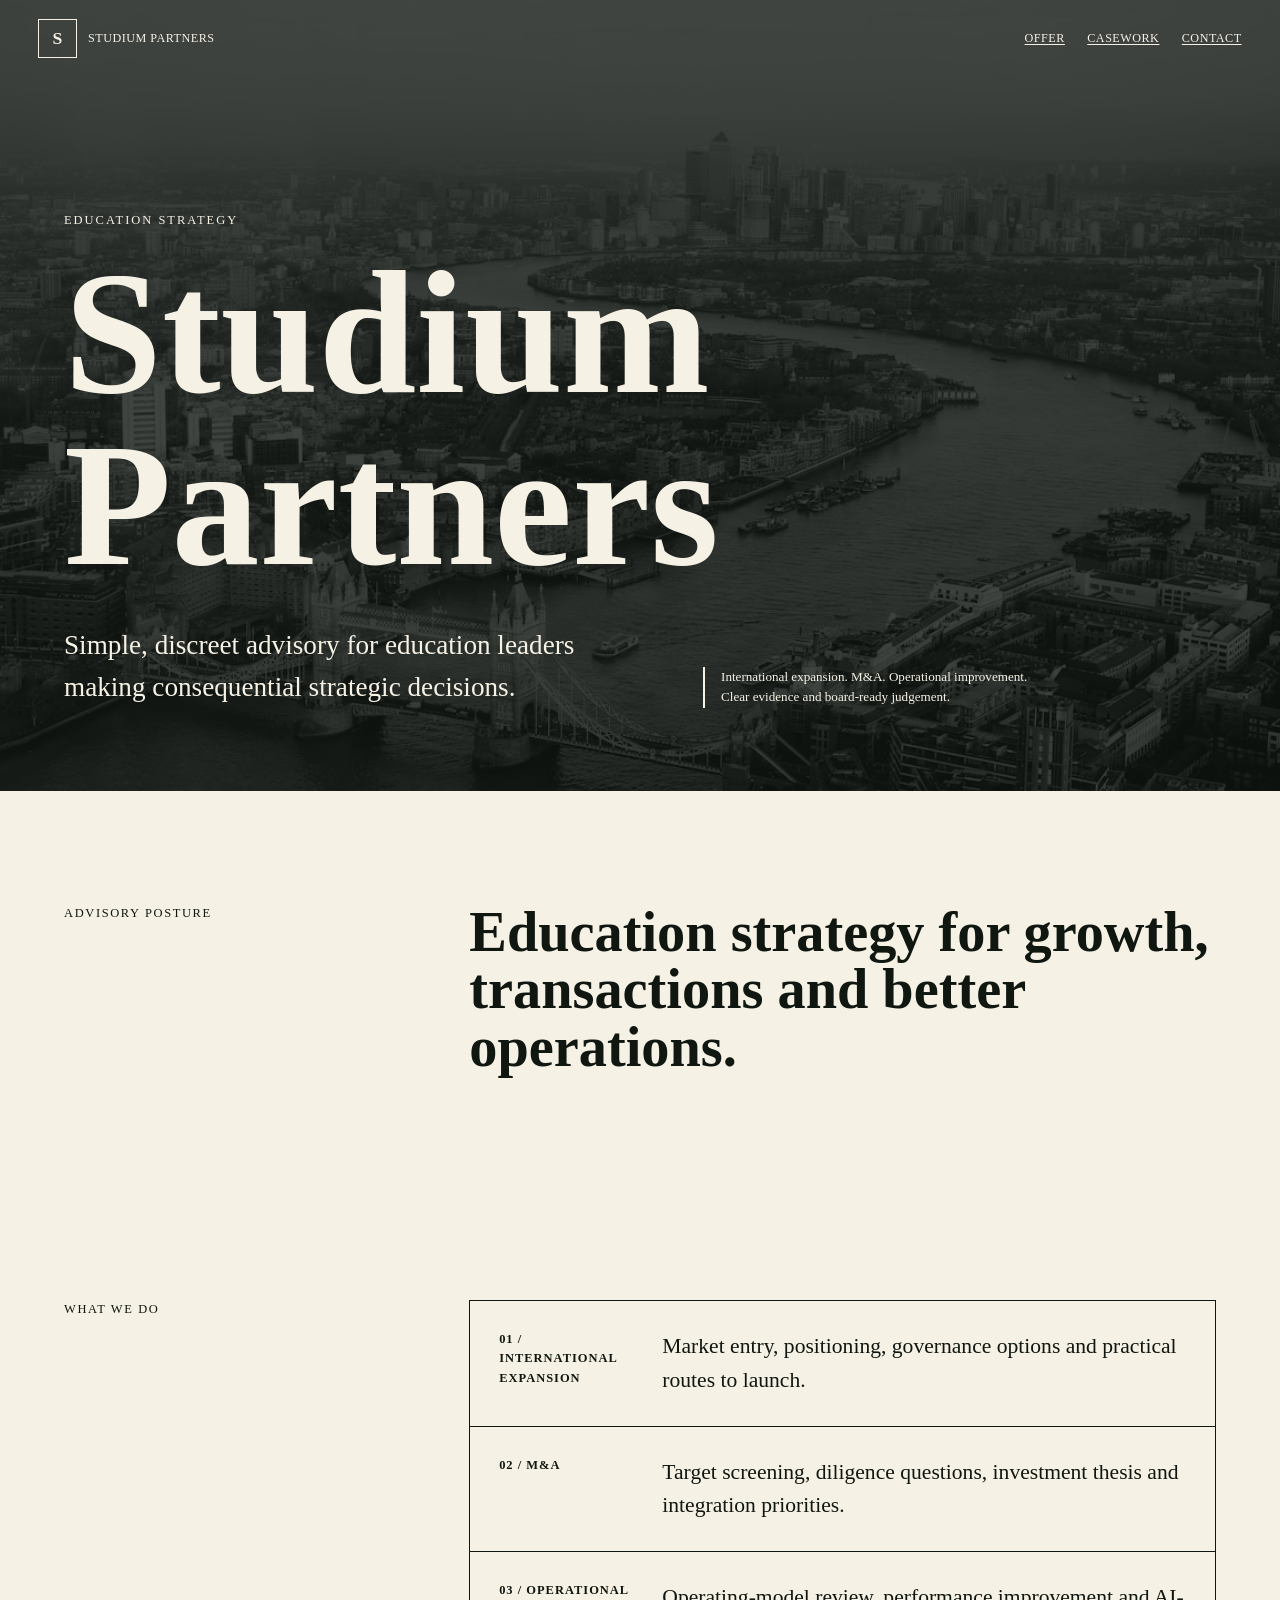
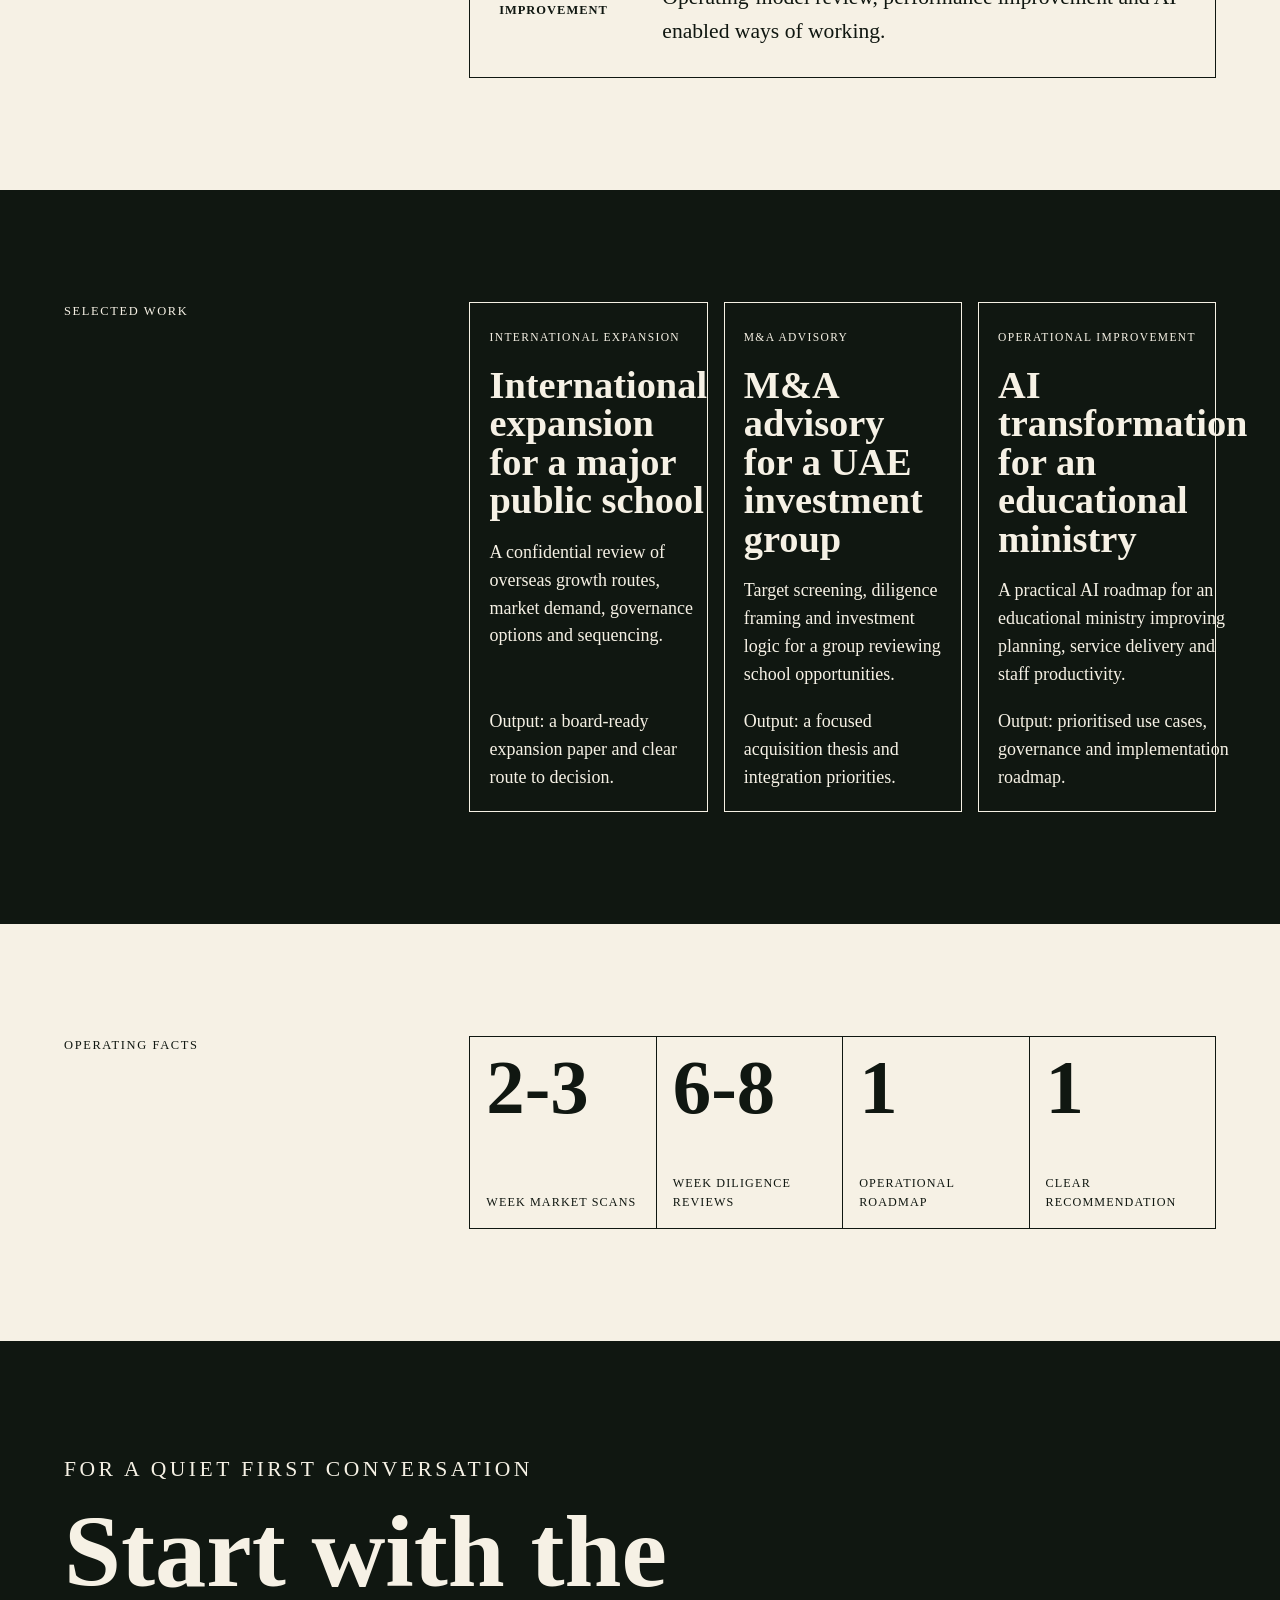
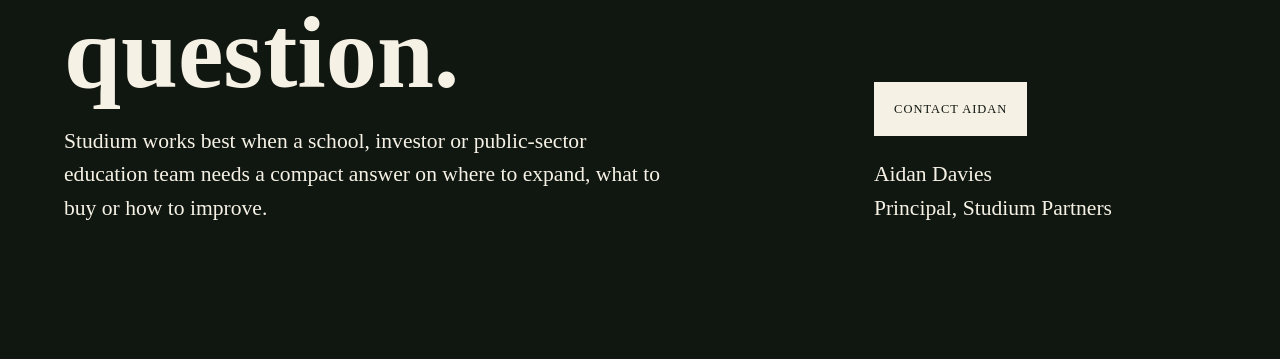
==== studium-partners/index.html @ 2090d446 "Update Studium Partners advisory services" ====
<!doctype html>
<html lang="en">
  <head>
    <meta charset="utf-8" />
    <meta name="viewport" content="width=device-width, initial-scale=1" />
    <meta
      name="description"
      content="Studium Partners advises education leaders on international expansion, M&amp;A and operational improvement."
    />
    <meta property="og:title" content="Studium Partners" />
    <meta
      property="og:description"
      content="Simple, discreet advisory for international expansion, M&amp;A and operational improvement in education."
    />
    <meta property="og:type" content="website" />
    <title>Studium Partners</title>
    <style>
      :root {
        --ink: #101711;
        --paper: #f6f1e5;
        --font: Georgia, "Times New Roman", serif;
      }

      * {
        box-sizing: border-box;
      }

      html {
        scroll-behavior: smooth;
      }

      body {
        margin: 0;
        color: var(--paper);
        background: var(--ink);
        font-family: var(--font);
        font-size: 18px;
        line-height: 1.55;
      }

      a {
        color: inherit;
        text-decoration-color: currentColor;
        text-decoration-thickness: 0.08em;
        text-underline-offset: 0.18em;
      }

      a:hover {
        opacity: 0.72;
      }

      .masthead {
        position: absolute;
        z-index: 5;
        top: 0;
        left: 0;
        right: 0;
        display: flex;
        align-items: center;
        justify-content: space-between;
        gap: 1rem;
        padding: 1.2rem clamp(1rem, 3vw, 3rem);
        font-size: 0.76rem;
        letter-spacing: 0.04em;
        text-transform: uppercase;
      }

      .mark {
        display: inline-grid;
        place-items: center;
        width: 2.4rem;
        height: 2.4rem;
        border: 1px solid var(--paper);
        color: var(--paper);
        font-family: var(--font);
        font-size: 1.1rem;
        font-weight: 800;
      }

      .masthead__brand {
        display: flex;
        align-items: center;
        gap: 0.7rem;
      }

      .masthead nav {
        display: flex;
        align-items: center;
        gap: clamp(0.8rem, 2vw, 1.4rem);
      }

      .hero {
        position: relative;
        min-height: 88svh;
        display: grid;
        align-items: end;
        overflow: hidden;
        border-bottom: 1px solid var(--paper);
        isolation: isolate;
      }

      .hero::before {
        content: "";
        position: absolute;
        inset: 0;
        z-index: -3;
        background-image: url("../london-cityscape-bw.jpg");
        background-position: center;
        background-size: cover;
        filter: contrast(1.1) grayscale(1);
        transform: scale(1.04);
      }

      .hero::after {
        content: "";
        position: absolute;
        inset: 0;
        z-index: -2;
        background: var(--ink);
        opacity: 0.78;
      }

      .hero__content {
        width: min(1100px, 100%);
        padding: 7.5rem clamp(1rem, 5vw, 5rem) 5.2rem;
      }

      .eyebrow {
        font-size: 0.78rem;
        letter-spacing: 0.16em;
        text-transform: uppercase;
        color: var(--paper);
        margin: 0 0 1rem;
      }

      h1,
      h2,
      h3 {
        margin: 0;
        font-family: var(--font);
        line-height: 0.98;
        letter-spacing: 0;
      }

      h1 {
        max-width: 11ch;
        font-size: clamp(4rem, 14vw, 11rem);
        font-weight: 800;
      }

      .hero__line {
        display: block;
        color: var(--paper);
      }

      .hero__text {
        display: grid;
        grid-template-columns: minmax(0, 0.95fr) minmax(18rem, 0.55fr);
        gap: clamp(1.4rem, 5vw, 4rem);
        align-items: end;
        margin-top: 2rem;
      }

      .hero__text p {
        max-width: 38rem;
        margin: 0;
        font-size: clamp(1.15rem, 2.4vw, 1.7rem);
      }

      .hero__brief {
        border-left: 2px solid var(--paper);
        padding-left: 1rem;
        font-size: 0.82rem;
        color: var(--paper);
      }

      .reveal {
        opacity: 0;
        transform: translateY(1rem);
        animation: reveal 880ms cubic-bezier(0.2, 0.7, 0.1, 1) forwards;
      }

      .delay-1 {
        animation-delay: 120ms;
      }

      .delay-2 {
        animation-delay: 260ms;
      }

      .delay-3 {
        animation-delay: 420ms;
      }

      @keyframes reveal {
        to {
          opacity: 1;
          transform: translateY(0);
        }
      }

      main {
        background: var(--paper);
        color: var(--ink);
      }

      .band {
        padding: clamp(4rem, 9vw, 7rem) clamp(1rem, 5vw, 5rem);
      }

      .band--dark {
        background: var(--ink);
        color: var(--paper);
      }

      .section-grid {
        width: min(1180px, 100%);
        margin: 0 auto;
        display: grid;
        grid-template-columns: minmax(13rem, 0.44fr) minmax(0, 1fr);
        gap: clamp(2rem, 6vw, 6rem);
      }

      .section-kicker {
        position: sticky;
        top: 1.4rem;
        align-self: start;
        font-size: 0.78rem;
        letter-spacing: 0.13em;
        text-transform: uppercase;
        color: var(--ink);
      }

      .band--dark .section-kicker {
        color: var(--paper);
      }

      .statement {
        max-width: 58rem;
        font-size: clamp(1.65rem, 4.4vw, 4.5rem);
        line-height: 1.02;
        font-family: var(--font);
        font-weight: 650;
      }

      .statement em {
        color: var(--ink);
        font-style: normal;
      }

      .offer-list {
        display: grid;
        gap: 1px;
        background: var(--ink);
        border: 1px solid var(--ink);
      }

      .offer-item {
        display: grid;
        grid-template-columns: 9rem minmax(0, 1fr);
        gap: 1.2rem;
        padding: clamp(1.1rem, 2.4vw, 1.8rem);
        background: var(--paper);
      }

      .offer-item b {
        font-size: 0.78rem;
        letter-spacing: 0.08em;
        text-transform: uppercase;
        color: var(--ink);
      }

      .offer-item p {
        margin: 0;
        font-size: clamp(1.1rem, 2vw, 1.35rem);
      }

      .case-grid {
        display: grid;
        grid-template-columns: repeat(3, minmax(0, 1fr));
        gap: 1rem;
      }

      .case {
        min-height: 23rem;
        border: 1px solid var(--paper);
        padding: 1.2rem;
        display: grid;
        align-content: space-between;
        background: var(--ink);
      }

      .case span {
        font-size: 0.72rem;
        letter-spacing: 0.12em;
        text-transform: uppercase;
        color: var(--paper);
      }

      .case h3 {
        margin-top: 1rem;
        font-size: clamp(1.5rem, 3vw, 2.5rem);
        line-height: 1;
      }

      .case p {
        margin: 1.2rem 0 0;
        color: var(--paper);
      }

      .proof {
        display: grid;
        grid-template-columns: repeat(4, minmax(0, 1fr));
        border-top: 1px solid var(--ink);
        border-left: 1px solid var(--ink);
      }

      .proof div {
        min-height: 12rem;
        padding: 1rem;
        border-right: 1px solid var(--ink);
        border-bottom: 1px solid var(--ink);
        display: grid;
        align-content: space-between;
      }

      .proof strong {
        display: block;
        font-family: var(--font);
        font-size: clamp(2.3rem, 6vw, 5rem);
        line-height: 0.9;
        color: var(--ink);
      }

      .proof span {
        font-size: 0.76rem;
        text-transform: uppercase;
        letter-spacing: 0.09em;
      }

      .contact {
        display: grid;
        grid-template-columns: minmax(0, 0.75fr) minmax(18rem, 0.35fr);
        gap: clamp(2rem, 6vw, 5rem);
        align-items: end;
      }

      .contact h2 {
        font-size: clamp(2.8rem, 8vw, 7rem);
      }

      .contact p {
        max-width: 38rem;
        font-size: clamp(1.15rem, 2vw, 1.35rem);
      }

      .button {
        display: inline-flex;
        justify-content: center;
        align-items: center;
        min-height: 3.4rem;
        padding: 0.9rem 1.2rem;
        border: 1px solid var(--paper);
        background: var(--paper);
        color: var(--ink);
        font-size: 0.78rem;
        letter-spacing: 0.08em;
        text-transform: uppercase;
        text-decoration: none;
        box-shadow: none;
        transition: transform 220ms ease, background 220ms ease, color 220ms ease;
      }

      .button:hover {
        transform: translateY(-3px);
        background: var(--ink);
        color: var(--paper);
        border-color: var(--paper);
      }

      .signature {
        color: var(--paper);
      }

      @media (max-width: 860px) {
        body {
          font-size: 16px;
        }

        .masthead {
          position: absolute;
        }

        .masthead nav {
          display: none;
        }

        .hero {
          min-height: 91svh;
        }

        .hero__text,
        .section-grid,
        .contact {
          grid-template-columns: 1fr;
        }

        .hero__brief {
          max-width: 24rem;
        }

        .section-kicker {
          position: static;
        }

        .offer-item {
          grid-template-columns: 1fr;
        }

        .case-grid,
        .proof {
          grid-template-columns: 1fr;
        }

        .case {
          min-height: auto;
        }
      }

      @media (prefers-reduced-motion: reduce) {
        *,
        *::before,
        *::after {
          animation-duration: 0.001ms !important;
          animation-iteration-count: 1 !important;
          transition-duration: 0.001ms !important;
          scroll-behavior: auto !important;
        }
      }
    </style>
  </head>
  <body>
    <header class="masthead">
      <div class="masthead__brand">
        <span class="mark">S</span>
        <span>Studium Partners</span>
      </div>
      <nav aria-label="Primary">
        <a href="#offer">Offer</a>
        <a href="#casework">Casework</a>
        <a href="#contact">Contact</a>
      </nav>
    </header>

    <section class="hero" aria-labelledby="page-title">
      <div class="hero__content">
        <p class="eyebrow reveal">Education strategy</p>
        <h1 id="page-title" class="reveal delay-1">Studium <span class="hero__line">Partners</span></h1>
        <div class="hero__text">
          <p class="reveal delay-2">
            Simple, discreet advisory for education leaders making consequential strategic decisions.
          </p>
          <div class="hero__brief reveal delay-3">
            International expansion. M&amp;A. Operational improvement. Clear evidence and board-ready judgement.
          </div>
        </div>
      </div>
    </section>

    <main>
      <section class="band" id="offer">
        <div class="section-grid">
          <div class="section-kicker">Advisory posture</div>
          <div>
            <div class="statement">
              Education strategy for growth, transactions and better operations.
            </div>
          </div>
        </div>
      </section>

      <section class="band">
        <div class="section-grid">
          <div class="section-kicker">What we do</div>
          <div class="offer-list">
            <article class="offer-item">
              <b>01 / International expansion</b>
              <p>Market entry, positioning, governance options and practical routes to launch.</p>
            </article>
            <article class="offer-item">
              <b>02 / M&amp;A</b>
              <p>Target screening, diligence questions, investment thesis and integration priorities.</p>
            </article>
            <article class="offer-item">
              <b>03 / Operational improvement</b>
              <p>Operating-model review, performance improvement and AI-enabled ways of working.</p>
            </article>
          </div>
        </div>
      </section>

      <section class="band band--dark" id="casework">
        <div class="section-grid">
          <div class="section-kicker">Selected work</div>
          <div class="case-grid">
            <article class="case">
              <div>
                <span>International expansion</span>
                <h3>International expansion for a major public school</h3>
                <p>
                  A confidential review of overseas growth routes, market demand, governance options and sequencing.
                </p>
              </div>
              <p>Output: a board-ready expansion paper and clear route to decision.</p>
            </article>
            <article class="case">
              <div>
                <span>M&amp;A advisory</span>
                <h3>M&amp;A advisory for a UAE investment group</h3>
                <p>
                  Target screening, diligence framing and investment logic for a group reviewing school opportunities.
                </p>
              </div>
              <p>Output: a focused acquisition thesis and integration priorities.</p>
            </article>
            <article class="case">
              <div>
                <span>Operational improvement</span>
                <h3>AI transformation for an educational ministry</h3>
                <p>
                  A practical AI roadmap for an educational ministry improving planning, service delivery and staff productivity.
                </p>
              </div>
              <p>Output: prioritised use cases, governance and implementation roadmap.</p>
            </article>
          </div>
        </div>
      </section>

      <section class="band">
        <div class="section-grid">
          <div class="section-kicker">Operating facts</div>
          <div class="proof">
            <div>
              <strong>2-3</strong>
              <span>week market scans</span>
            </div>
            <div>
              <strong>6-8</strong>
              <span>week diligence reviews</span>
            </div>
            <div>
              <strong>1</strong>
              <span>operational roadmap</span>
            </div>
            <div>
              <strong>1</strong>
              <span>clear recommendation</span>
            </div>
          </div>
        </div>
      </section>

      <section class="band band--dark" id="contact">
        <div class="contact">
          <div>
            <p class="eyebrow">For a quiet first conversation</p>
            <h2>Start with the question.</h2>
            <p>
              Studium works best when a school, investor or public-sector education team needs a compact
              answer on where to expand, what to buy or how to improve.
            </p>
          </div>
          <div>
            <a class="button" href="mailto:aidan@studiumpartners.co.uk?subject=Studium%20Partners%20conversation">
              Contact Aidan
            </a>
            <p class="signature">Aidan Davies<br />Principal, Studium Partners</p>
          </div>
        </div>
      </section>
    </main>
  </body>
</html>
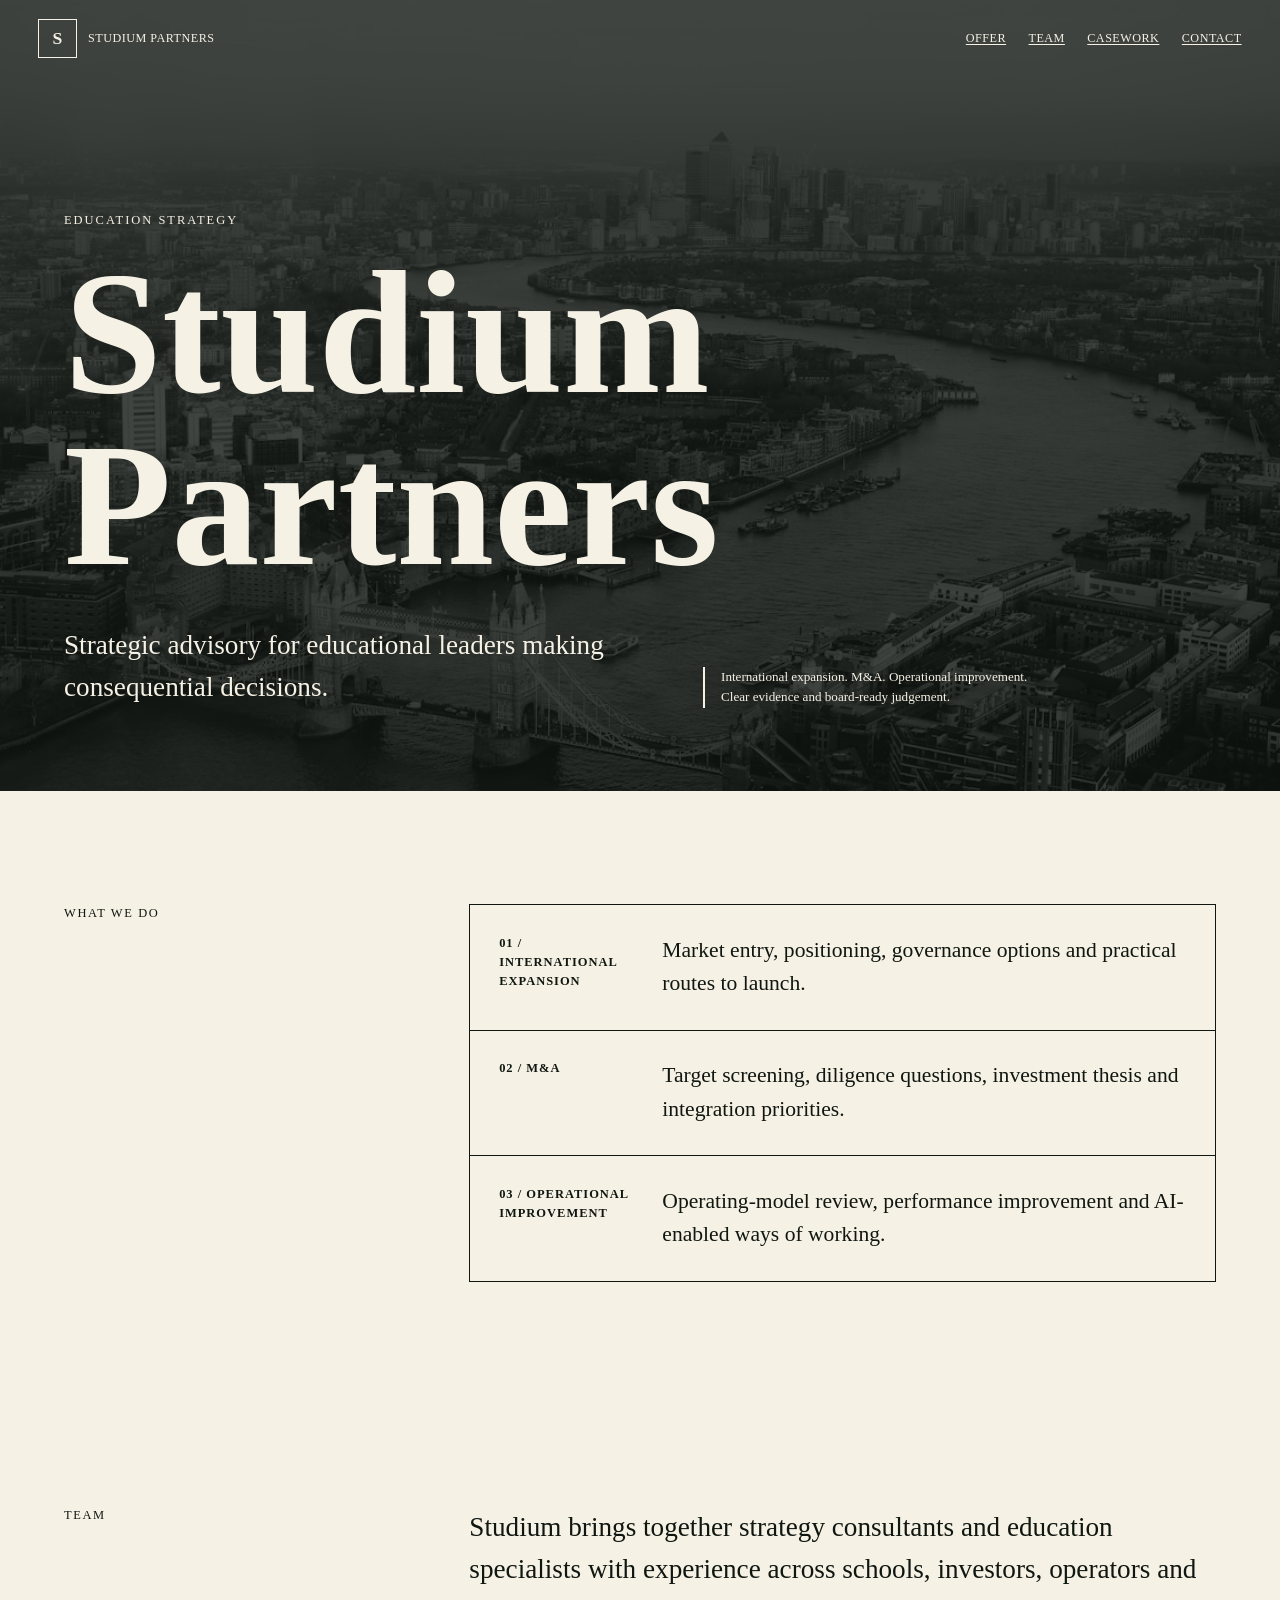
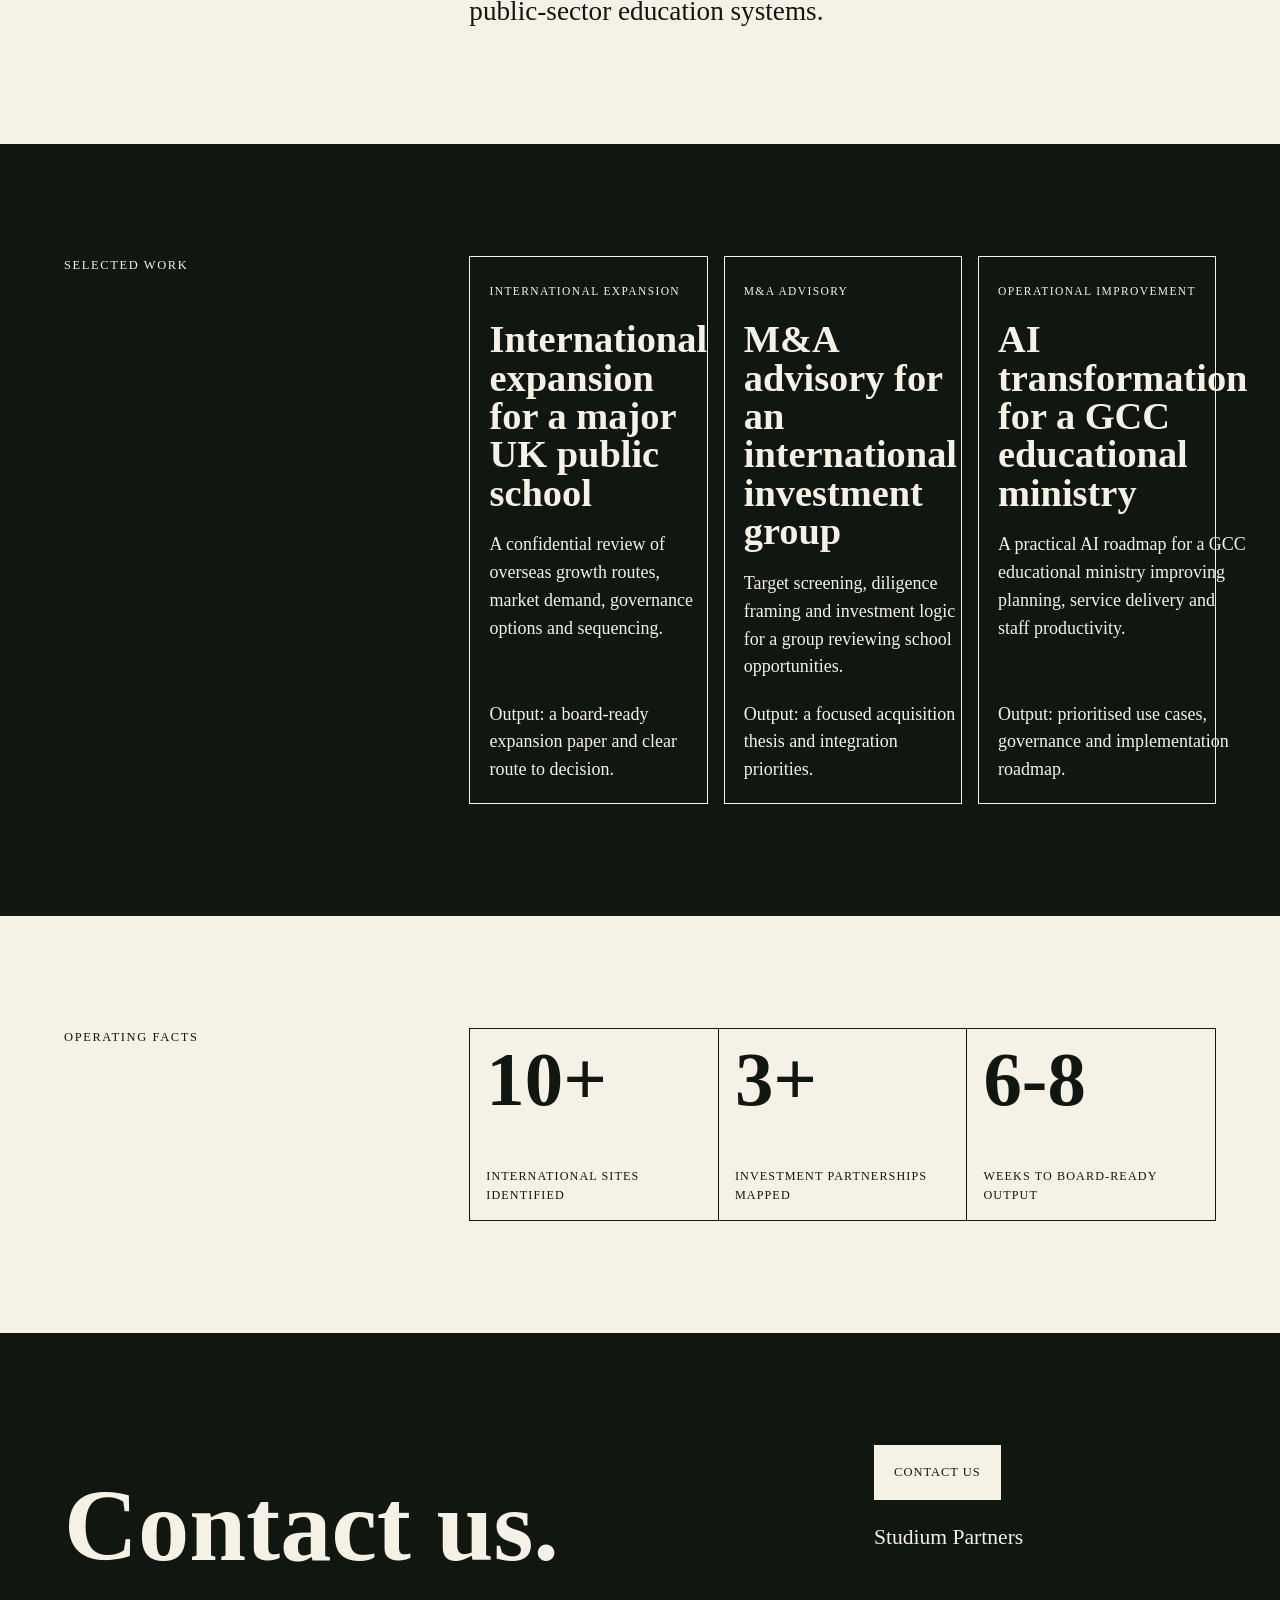
==== commit 36094cbf: "Refine Studium Partners website copy" ====
--- a/studium-partners/index.html
+++ b/studium-partners/index.html
@@ -10,7 +10,7 @@
     <meta property="og:title" content="Studium Partners" />
     <meta
       property="og:description"
-      content="Simple, discreet advisory for international expansion, M&amp;A and operational improvement in education."
+      content="Strategic advisory for educational leaders making consequential decisions."
     />
     <meta property="og:type" content="website" />
     <title>Studium Partners</title>
@@ -310,7 +310,7 @@
 
       .proof {
         display: grid;
-        grid-template-columns: repeat(4, minmax(0, 1fr));
+        grid-template-columns: repeat(3, minmax(0, 1fr));
         border-top: 1px solid var(--ink);
         border-left: 1px solid var(--ink);
       }
@@ -336,6 +336,15 @@
         font-size: 0.76rem;
         text-transform: uppercase;
         letter-spacing: 0.09em;
+      }
+
+      .team-copy {
+        max-width: 48rem;
+        font-size: clamp(1.2rem, 2.2vw, 1.7rem);
+      }
+
+      .team-copy p {
+        margin: 0;
       }
 
       .contact {
@@ -447,6 +456,7 @@
       </div>
       <nav aria-label="Primary">
         <a href="#offer">Offer</a>
+        <a href="#team">Team</a>
         <a href="#casework">Casework</a>
         <a href="#contact">Contact</a>
       </nav>
@@ -458,7 +468,7 @@
         <h1 id="page-title" class="reveal delay-1">Studium <span class="hero__line">Partners</span></h1>
         <div class="hero__text">
           <p class="reveal delay-2">
-            Simple, discreet advisory for education leaders making consequential strategic decisions.
+            Strategic advisory for educational leaders making consequential decisions.
           </p>
           <div class="hero__brief reveal delay-3">
             International expansion. M&amp;A. Operational improvement. Clear evidence and board-ready judgement.
@@ -469,17 +479,6 @@
 
     <main>
       <section class="band" id="offer">
-        <div class="section-grid">
-          <div class="section-kicker">Advisory posture</div>
-          <div>
-            <div class="statement">
-              Education strategy for growth, transactions and better operations.
-            </div>
-          </div>
-        </div>
-      </section>
-
-      <section class="band">
         <div class="section-grid">
           <div class="section-kicker">What we do</div>
           <div class="offer-list">
@@ -499,6 +498,18 @@
         </div>
       </section>
 
+      <section class="band" id="team">
+        <div class="section-grid">
+          <div class="section-kicker">Team</div>
+          <div class="team-copy">
+            <p>
+              Studium brings together strategy consultants and education specialists with experience across
+              schools, investors, operators and public-sector education systems.
+            </p>
+          </div>
+        </div>
+      </section>
+
       <section class="band band--dark" id="casework">
         <div class="section-grid">
           <div class="section-kicker">Selected work</div>
@@ -506,7 +517,7 @@
             <article class="case">
               <div>
                 <span>International expansion</span>
-                <h3>International expansion for a major public school</h3>
+                <h3>International expansion for a major UK public school</h3>
                 <p>
                   A confidential review of overseas growth routes, market demand, governance options and sequencing.
                 </p>
@@ -516,7 +527,7 @@
             <article class="case">
               <div>
                 <span>M&amp;A advisory</span>
-                <h3>M&amp;A advisory for a UAE investment group</h3>
+                <h3>M&amp;A advisory for an international investment group</h3>
                 <p>
                   Target screening, diligence framing and investment logic for a group reviewing school opportunities.
                 </p>
@@ -526,9 +537,9 @@
             <article class="case">
               <div>
                 <span>Operational improvement</span>
-                <h3>AI transformation for an educational ministry</h3>
+                <h3>AI transformation for a GCC educational ministry</h3>
                 <p>
-                  A practical AI roadmap for an educational ministry improving planning, service delivery and staff productivity.
+                  A practical AI roadmap for a GCC educational ministry improving planning, service delivery and staff productivity.
                 </p>
               </div>
               <p>Output: prioritised use cases, governance and implementation roadmap.</p>
@@ -542,20 +553,16 @@
           <div class="section-kicker">Operating facts</div>
           <div class="proof">
             <div>
-              <strong>2-3</strong>
-              <span>week market scans</span>
+              <strong>10+</strong>
+              <span>international sites identified</span>
+            </div>
+            <div>
+              <strong>3+</strong>
+              <span>investment partnerships mapped</span>
             </div>
             <div>
               <strong>6-8</strong>
-              <span>week diligence reviews</span>
-            </div>
-            <div>
-              <strong>1</strong>
-              <span>operational roadmap</span>
-            </div>
-            <div>
-              <strong>1</strong>
-              <span>clear recommendation</span>
+              <span>weeks to board-ready output</span>
             </div>
           </div>
         </div>
@@ -564,18 +571,13 @@
       <section class="band band--dark" id="contact">
         <div class="contact">
           <div>
-            <p class="eyebrow">For a quiet first conversation</p>
-            <h2>Start with the question.</h2>
-            <p>
-              Studium works best when a school, investor or public-sector education team needs a compact
-              answer on where to expand, what to buy or how to improve.
-            </p>
+            <h2>Contact us.</h2>
           </div>
           <div>
-            <a class="button" href="mailto:aidan@studiumpartners.co.uk?subject=Studium%20Partners%20conversation">
-              Contact Aidan
+            <a class="button" href="mailto:hello@studiumpartners.co.uk?subject=Studium%20Partners%20conversation">
+              Contact Us
             </a>
-            <p class="signature">Aidan Davies<br />Principal, Studium Partners</p>
+            <p class="signature">Studium Partners</p>
           </div>
         </div>
       </section>
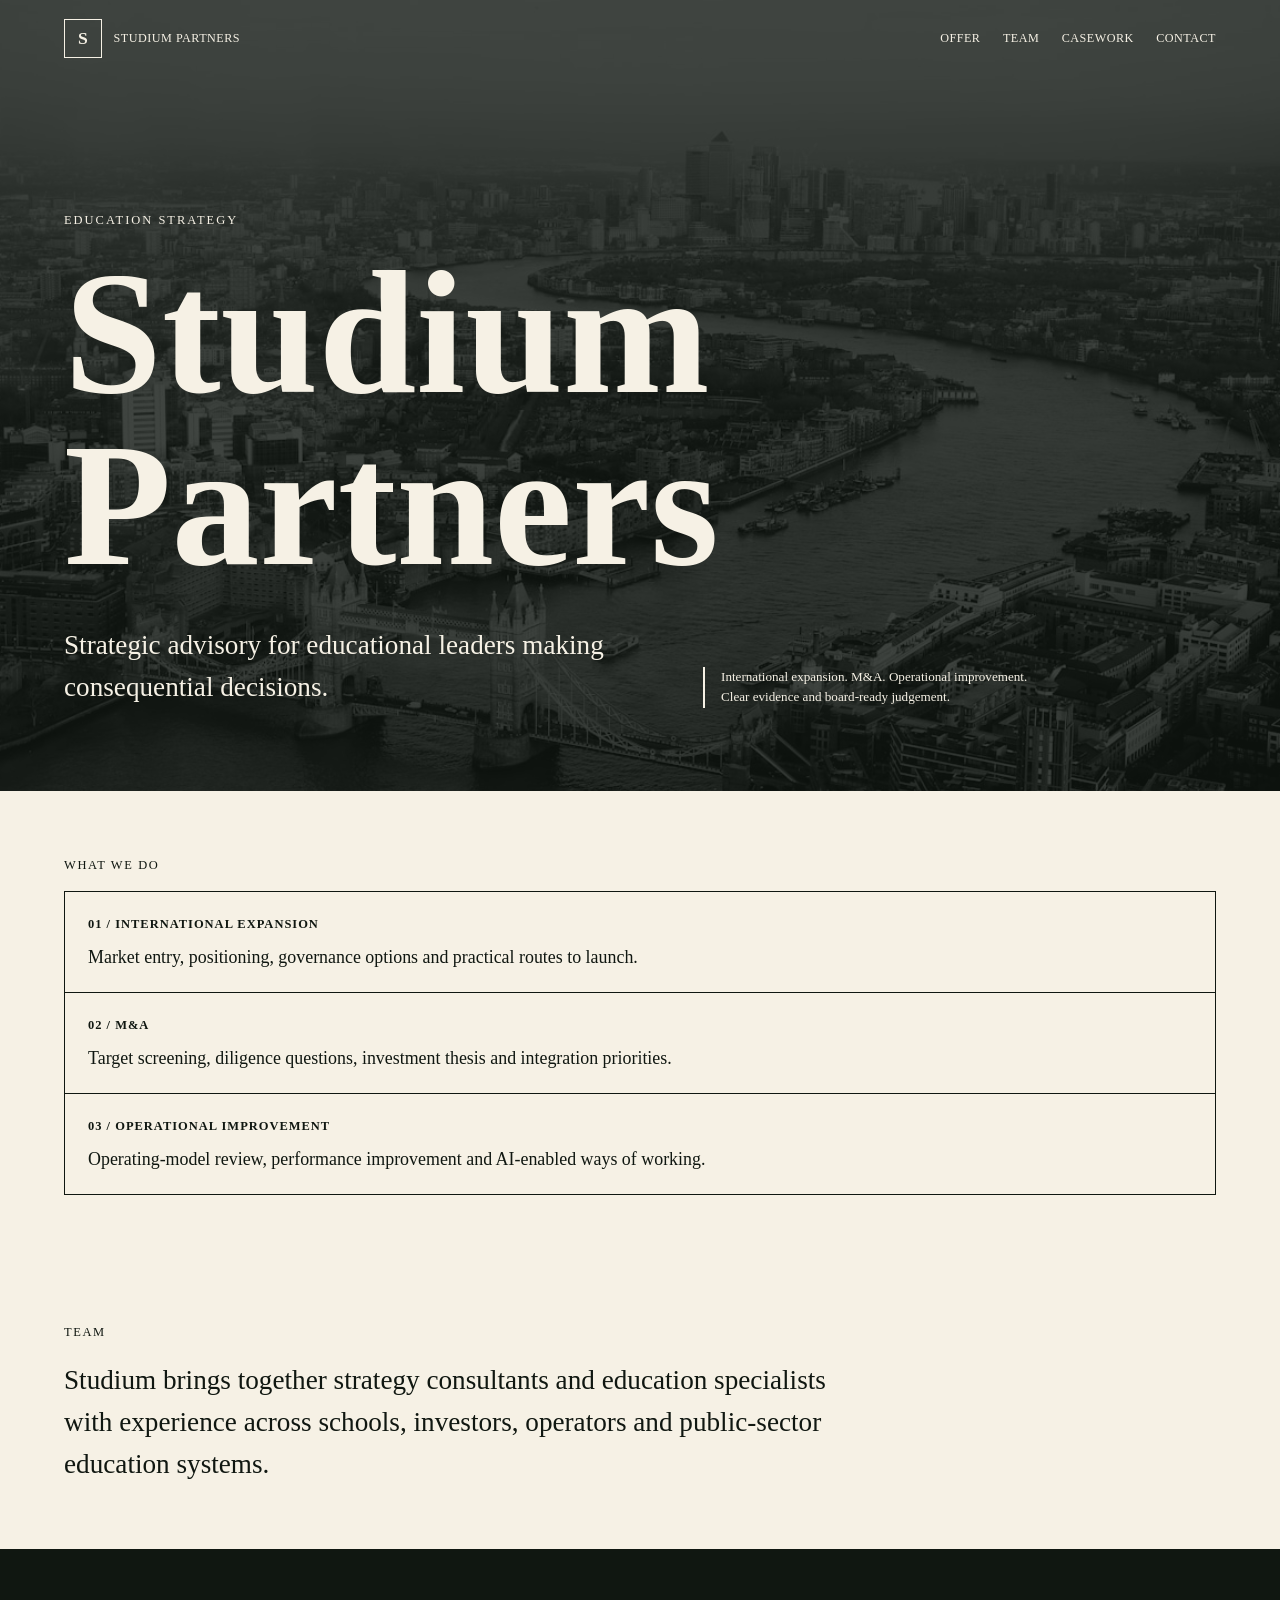
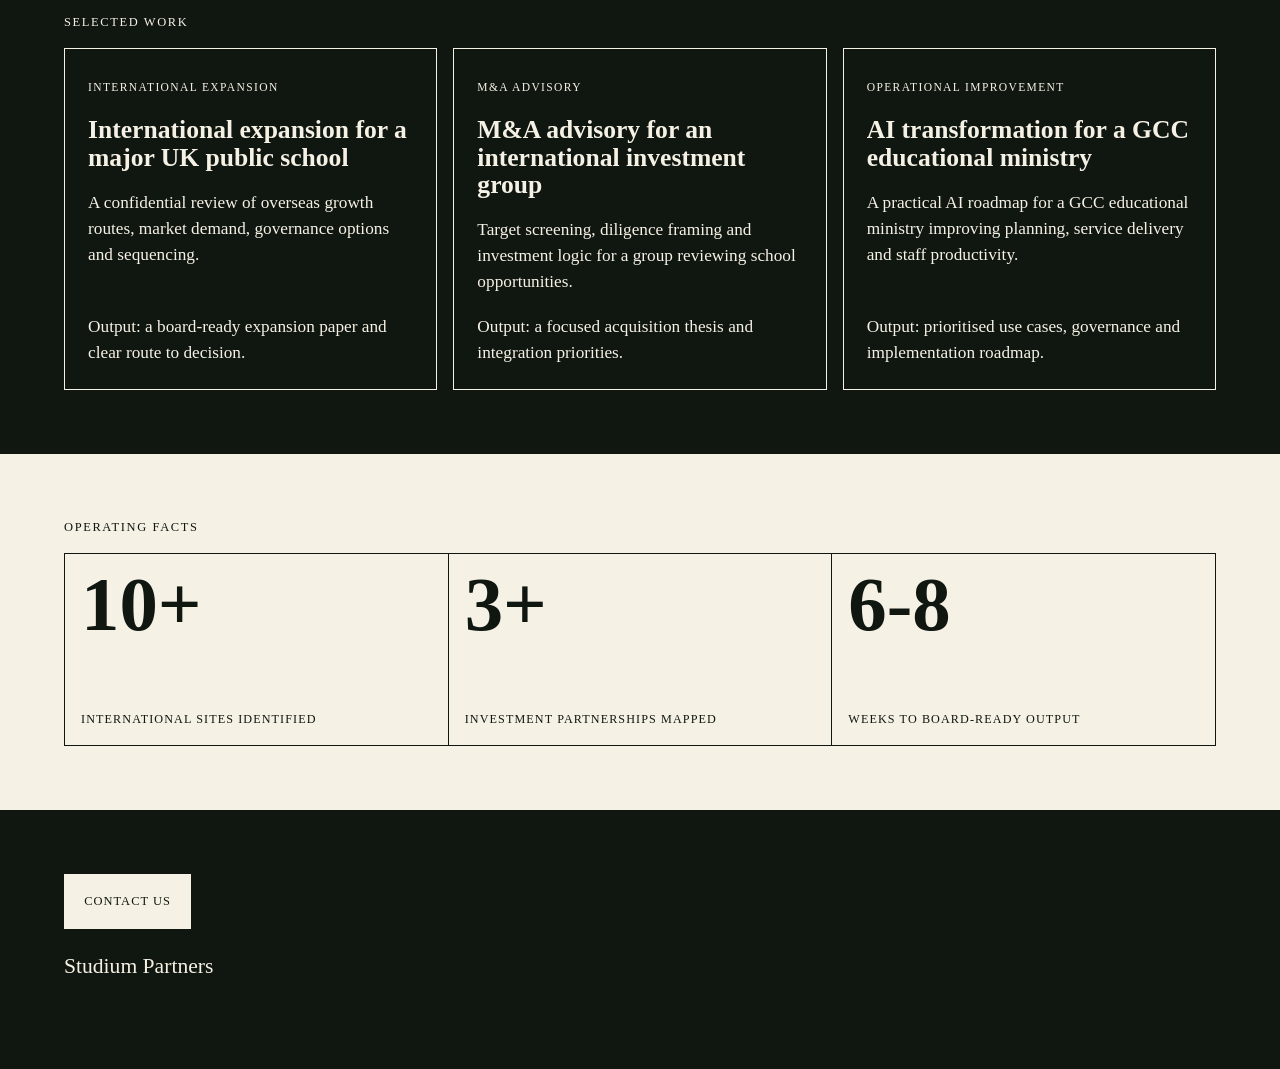
==== commit cb7bbe4e: "Tighten Studium Partners layout" ====
--- a/studium-partners/index.html
+++ b/studium-partners/index.html
@@ -59,10 +59,14 @@
         align-items: center;
         justify-content: space-between;
         gap: 1rem;
-        padding: 1.2rem clamp(1rem, 3vw, 3rem);
+        padding: 1.2rem clamp(1rem, 5vw, 5rem);
         font-size: 0.76rem;
         letter-spacing: 0.04em;
         text-transform: uppercase;
+      }
+
+      .masthead nav a {
+        text-decoration: none;
       }
 
       .mark {
@@ -205,7 +209,7 @@
       }
 
       .band {
-        padding: clamp(4rem, 9vw, 7rem) clamp(1rem, 5vw, 5rem);
+        padding: clamp(2.4rem, 5vw, 4rem) clamp(1rem, 5vw, 5rem);
       }
 
       .band--dark {
@@ -214,16 +218,15 @@
       }
 
       .section-grid {
-        width: min(1180px, 100%);
-        margin: 0 auto;
-        display: grid;
-        grid-template-columns: minmax(13rem, 0.44fr) minmax(0, 1fr);
-        gap: clamp(2rem, 6vw, 6rem);
+        width: 100%;
+        margin: 0;
+        display: grid;
+        grid-template-columns: 1fr;
+        gap: 1rem;
       }
 
       .section-kicker {
-        position: sticky;
-        top: 1.4rem;
+        position: static;
         align-self: start;
         font-size: 0.78rem;
         letter-spacing: 0.13em;
@@ -257,9 +260,9 @@
 
       .offer-item {
         display: grid;
-        grid-template-columns: 9rem minmax(0, 1fr);
-        gap: 1.2rem;
-        padding: clamp(1.1rem, 2.4vw, 1.8rem);
+        grid-template-columns: 1fr;
+        gap: 0.65rem;
+        padding: clamp(1rem, 1.8vw, 1.45rem);
         background: var(--paper);
       }
 
@@ -272,7 +275,9 @@
 
       .offer-item p {
         margin: 0;
-        font-size: clamp(1.1rem, 2vw, 1.35rem);
+        max-width: 58rem;
+        font-size: clamp(1rem, 1.4vw, 1.2rem);
+        line-height: 1.35;
       }
 
       .case-grid {
@@ -282,9 +287,9 @@
       }
 
       .case {
-        min-height: 23rem;
+        min-height: 20rem;
         border: 1px solid var(--paper);
-        padding: 1.2rem;
+        padding: clamp(1rem, 1.8vw, 1.45rem);
         display: grid;
         align-content: space-between;
         background: var(--ink);
@@ -299,13 +304,16 @@
 
       .case h3 {
         margin-top: 1rem;
-        font-size: clamp(1.5rem, 3vw, 2.5rem);
-        line-height: 1;
+        font-size: clamp(1.45rem, 2vw, 2.2rem);
+        line-height: 1.06;
+        overflow-wrap: break-word;
       }
 
       .case p {
         margin: 1.2rem 0 0;
         color: var(--paper);
+        font-size: clamp(1rem, 1.35vw, 1.18rem);
+        line-height: 1.5;
       }
 
       .proof {
@@ -348,14 +356,7 @@
       }
 
       .contact {
-        display: grid;
-        grid-template-columns: minmax(0, 0.75fr) minmax(18rem, 0.35fr);
-        gap: clamp(2rem, 6vw, 5rem);
-        align-items: end;
-      }
-
-      .contact h2 {
-        font-size: clamp(2.8rem, 8vw, 7rem);
+        width: 100%;
       }
 
       .contact p {
@@ -571,9 +572,6 @@
       <section class="band band--dark" id="contact">
         <div class="contact">
           <div>
-            <h2>Contact us.</h2>
-          </div>
-          <div>
             <a class="button" href="mailto:hello@studiumpartners.co.uk?subject=Studium%20Partners%20conversation">
               Contact Us
             </a>
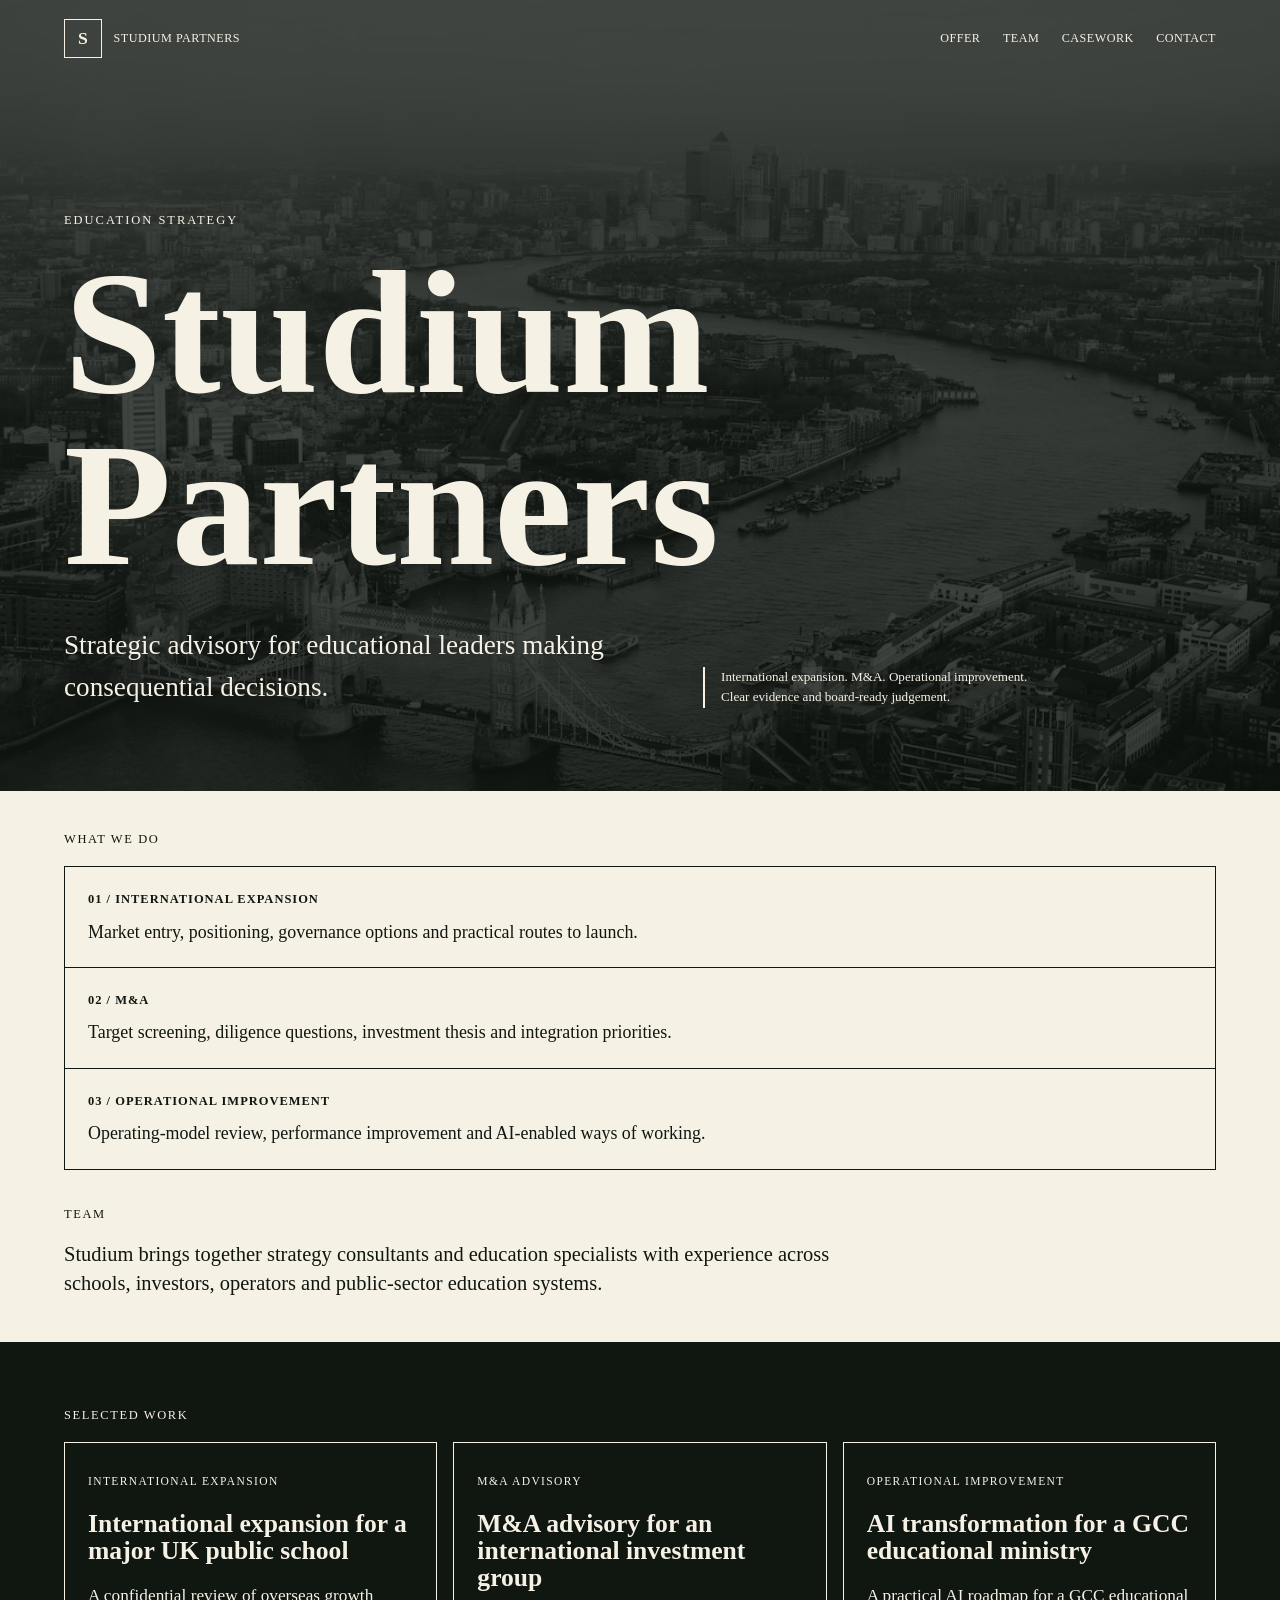
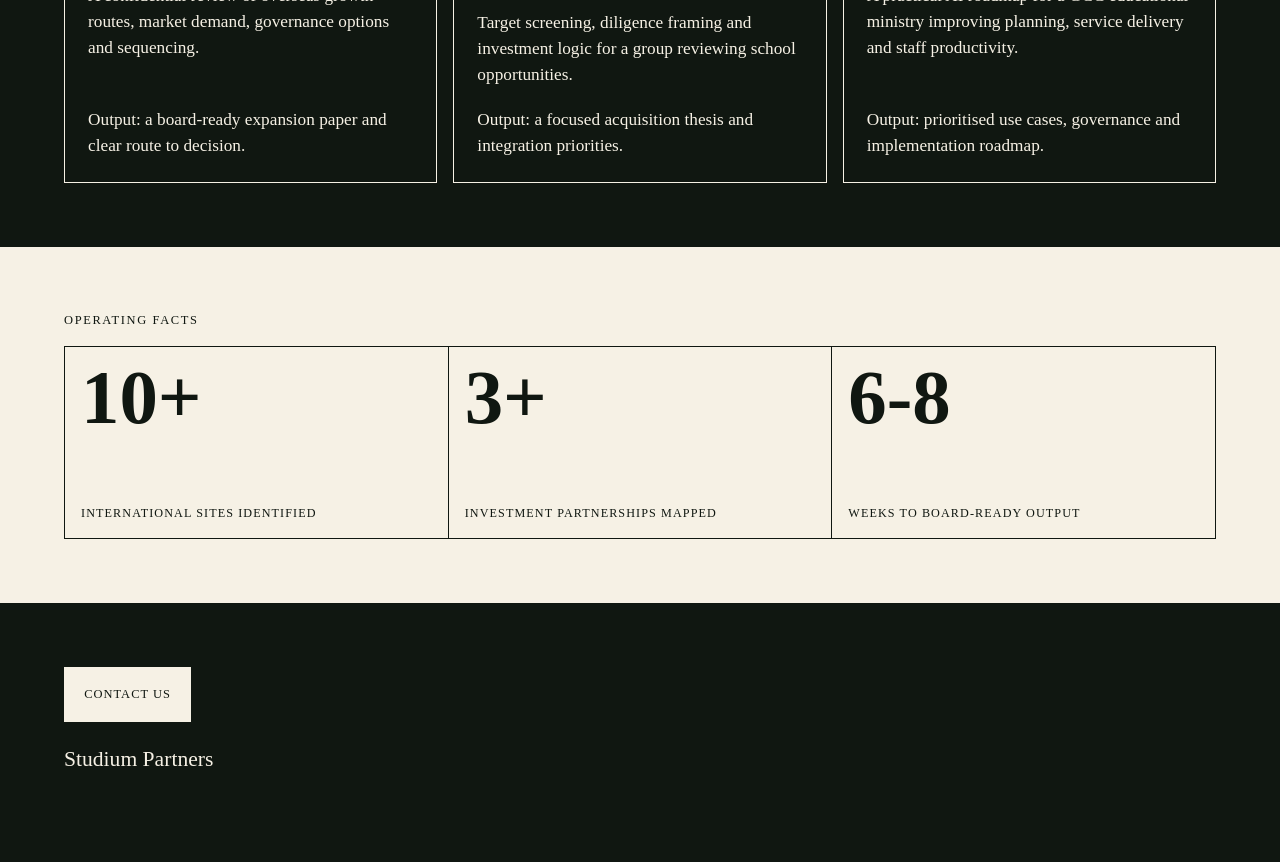
==== commit b0ffc34c: "Tighten Studium intro section" ====
--- a/studium-partners/index.html
+++ b/studium-partners/index.html
@@ -212,6 +212,11 @@
         padding: clamp(2.4rem, 5vw, 4rem) clamp(1rem, 5vw, 5rem);
       }
 
+      .band--intro {
+        padding-top: clamp(1.6rem, 3vw, 2.4rem);
+        padding-bottom: clamp(1.8rem, 3.5vw, 2.8rem);
+      }
+
       .band--dark {
         background: var(--ink);
         color: var(--paper);
@@ -223,6 +228,11 @@
         display: grid;
         grid-template-columns: 1fr;
         gap: 1rem;
+      }
+
+      .intro-stack {
+        display: grid;
+        gap: clamp(1.4rem, 2.8vw, 2.2rem);
       }
 
       .section-kicker {
@@ -348,7 +358,8 @@
 
       .team-copy {
         max-width: 48rem;
-        font-size: clamp(1.2rem, 2.2vw, 1.7rem);
+        font-size: clamp(1.05rem, 1.6vw, 1.35rem);
+        line-height: 1.4;
       }
 
       .team-copy p {
@@ -479,34 +490,34 @@
     </section>
 
     <main>
-      <section class="band" id="offer">
-        <div class="section-grid">
-          <div class="section-kicker">What we do</div>
-          <div class="offer-list">
-            <article class="offer-item">
-              <b>01 / International expansion</b>
-              <p>Market entry, positioning, governance options and practical routes to launch.</p>
-            </article>
-            <article class="offer-item">
-              <b>02 / M&amp;A</b>
-              <p>Target screening, diligence questions, investment thesis and integration priorities.</p>
-            </article>
-            <article class="offer-item">
-              <b>03 / Operational improvement</b>
-              <p>Operating-model review, performance improvement and AI-enabled ways of working.</p>
-            </article>
+      <section class="band band--intro" id="offer">
+        <div class="intro-stack">
+          <div class="section-grid">
+            <div class="section-kicker">What we do</div>
+            <div class="offer-list">
+              <article class="offer-item">
+                <b>01 / International expansion</b>
+                <p>Market entry, positioning, governance options and practical routes to launch.</p>
+              </article>
+              <article class="offer-item">
+                <b>02 / M&amp;A</b>
+                <p>Target screening, diligence questions, investment thesis and integration priorities.</p>
+              </article>
+              <article class="offer-item">
+                <b>03 / Operational improvement</b>
+                <p>Operating-model review, performance improvement and AI-enabled ways of working.</p>
+              </article>
+            </div>
           </div>
-        </div>
-      </section>
-
-      <section class="band" id="team">
-        <div class="section-grid">
-          <div class="section-kicker">Team</div>
-          <div class="team-copy">
-            <p>
-              Studium brings together strategy consultants and education specialists with experience across
-              schools, investors, operators and public-sector education systems.
-            </p>
+
+          <div class="section-grid" id="team">
+            <div class="section-kicker">Team</div>
+            <div class="team-copy">
+              <p>
+                Studium brings together strategy consultants and education specialists with experience across
+                schools, investors, operators and public-sector education systems.
+              </p>
+            </div>
           </div>
         </div>
       </section>
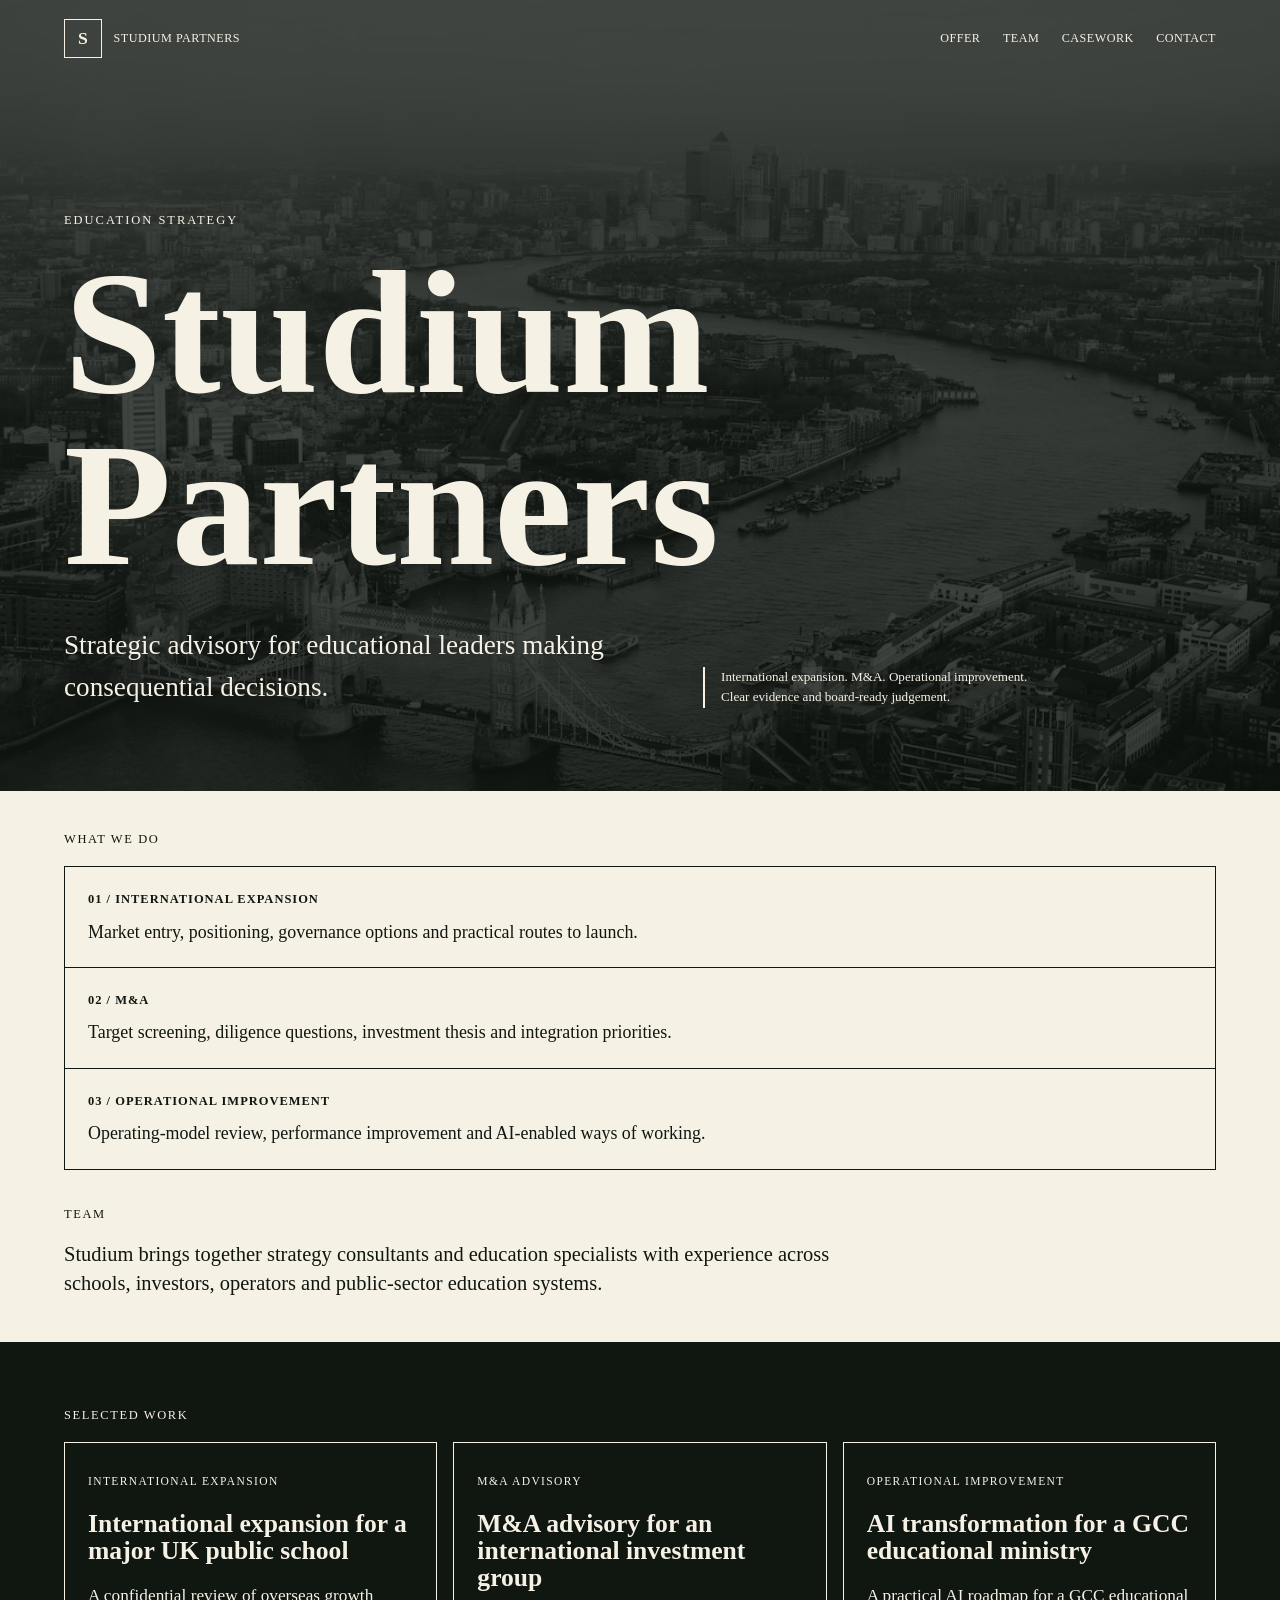
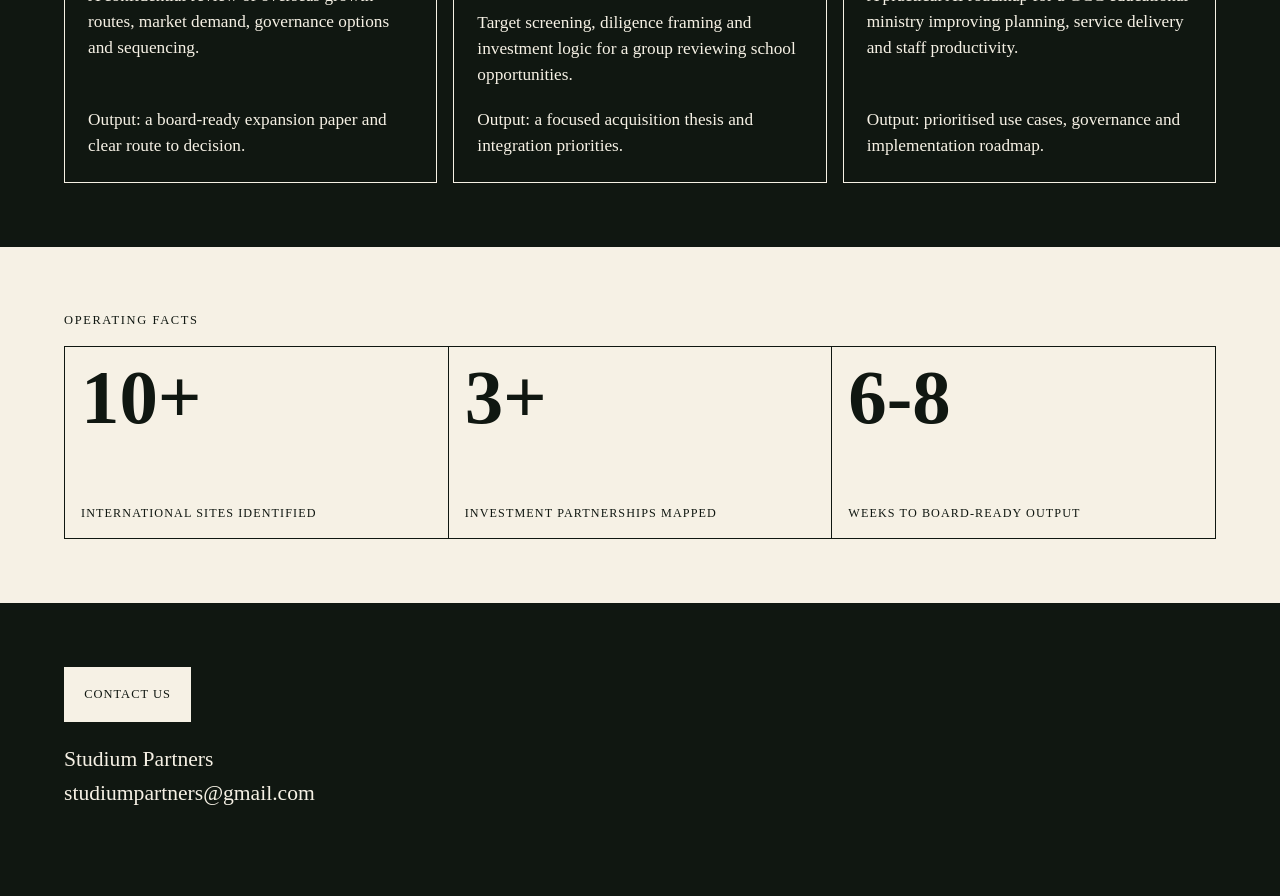
==== commit c3bbfa09: "Add Studium contact email" ====
--- a/studium-partners/index.html
+++ b/studium-partners/index.html
@@ -583,10 +583,10 @@
       <section class="band band--dark" id="contact">
         <div class="contact">
           <div>
-            <a class="button" href="mailto:hello@studiumpartners.co.uk?subject=Studium%20Partners%20conversation">
+            <a class="button" href="mailto:studiumpartners@gmail.com?subject=Studium%20Partners%20conversation">
               Contact Us
             </a>
-            <p class="signature">Studium Partners</p>
+            <p class="signature">Studium Partners<br />studiumpartners@gmail.com</p>
           </div>
         </div>
       </section>
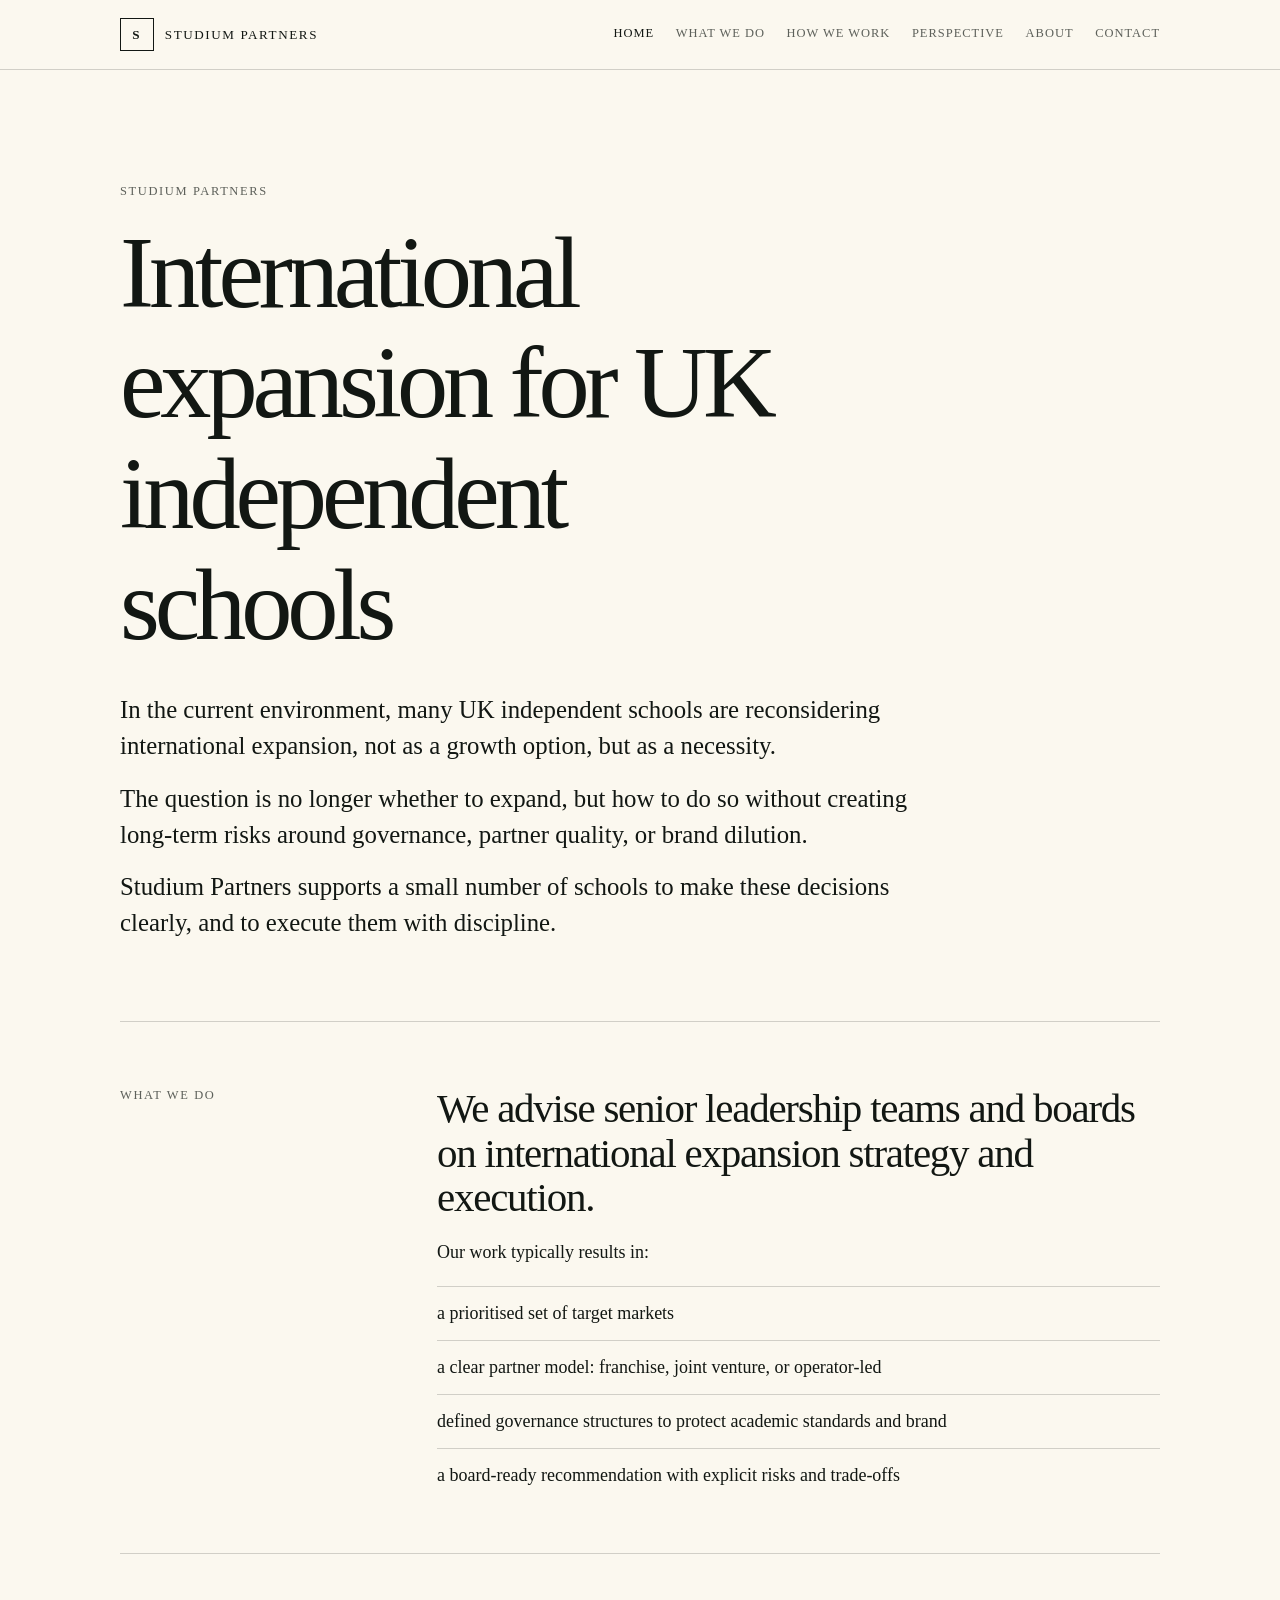
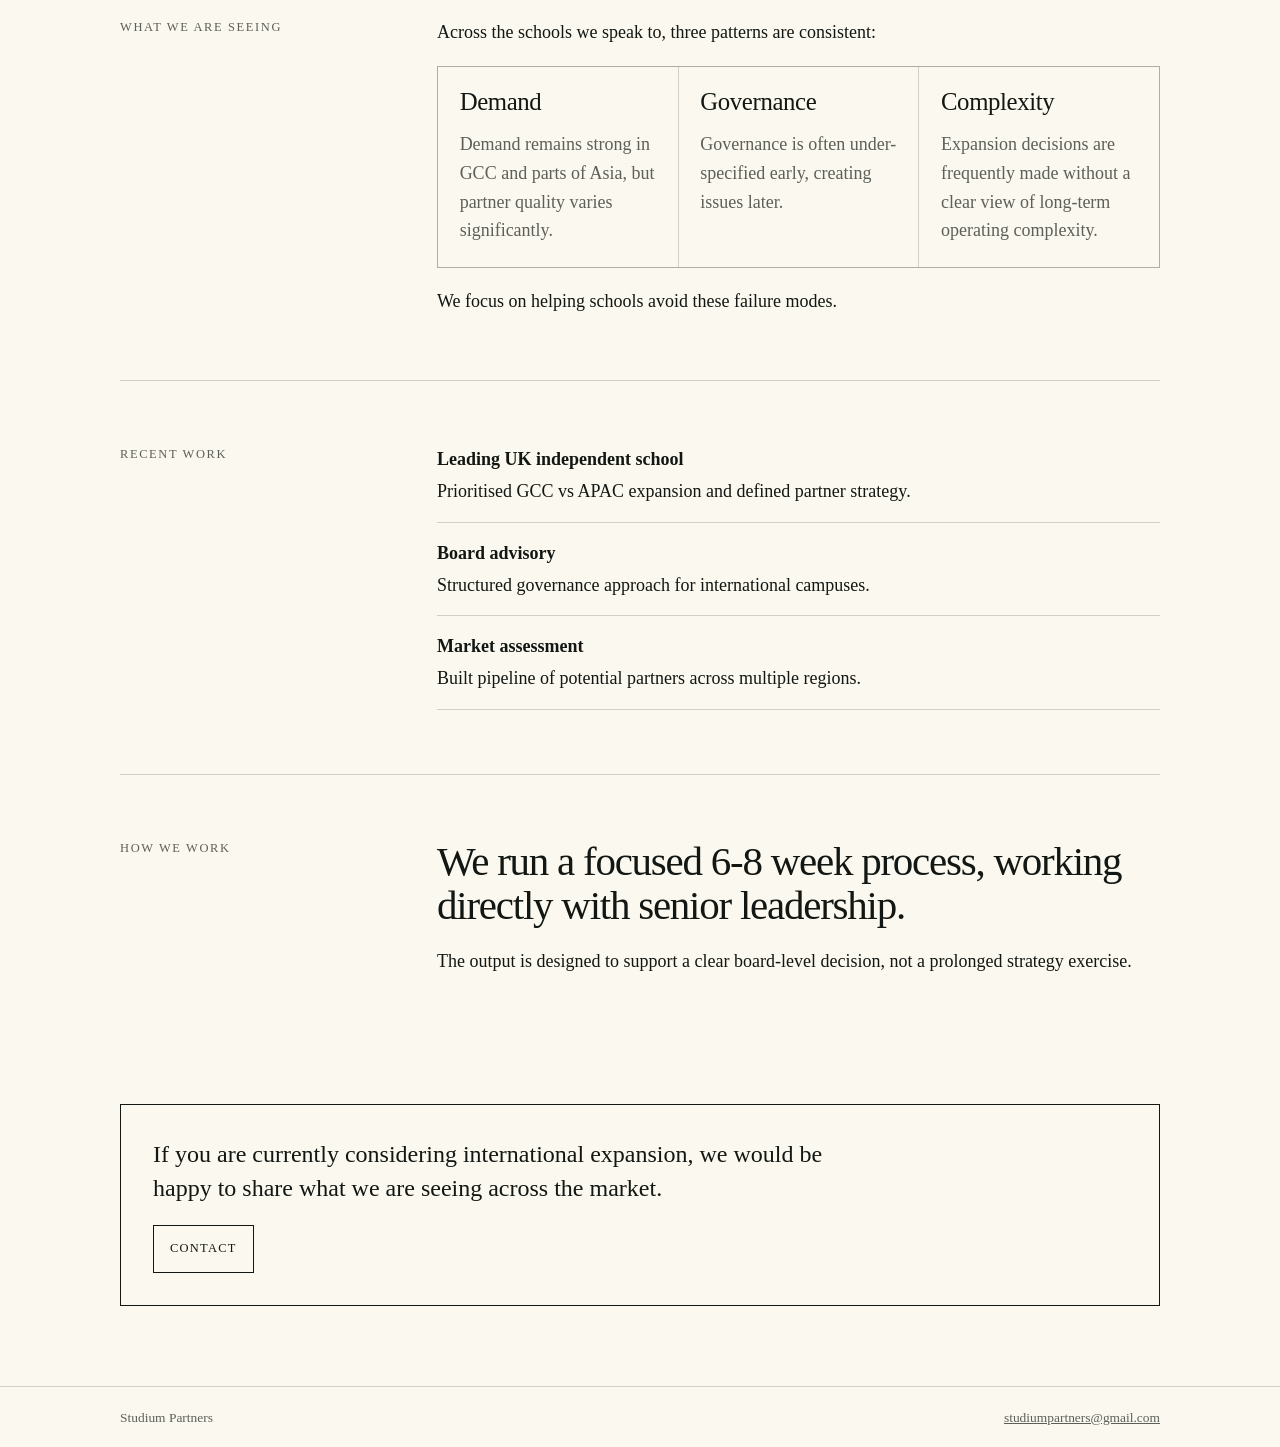
==== commit 8c9f691b: "Update Studium Partners site copy" ====
--- a/studium-partners/index.html
+++ b/studium-partners/index.html
@@ -5,591 +5,146 @@
     <meta name="viewport" content="width=device-width, initial-scale=1" />
     <meta
       name="description"
-      content="Studium Partners advises education leaders on international expansion, M&amp;A and operational improvement."
+      content="Studium Partners advises UK independent schools on international expansion."
     />
     <meta property="og:title" content="Studium Partners" />
     <meta
       property="og:description"
-      content="Strategic advisory for educational leaders making consequential decisions."
+      content="International expansion for UK independent schools."
     />
     <meta property="og:type" content="website" />
-    <title>Studium Partners</title>
-    <style>
-      :root {
-        --ink: #101711;
-        --paper: #f6f1e5;
-        --font: Georgia, "Times New Roman", serif;
-      }
-
-      * {
-        box-sizing: border-box;
-      }
-
-      html {
-        scroll-behavior: smooth;
-      }
-
-      body {
-        margin: 0;
-        color: var(--paper);
-        background: var(--ink);
-        font-family: var(--font);
-        font-size: 18px;
-        line-height: 1.55;
-      }
-
-      a {
-        color: inherit;
-        text-decoration-color: currentColor;
-        text-decoration-thickness: 0.08em;
-        text-underline-offset: 0.18em;
-      }
-
-      a:hover {
-        opacity: 0.72;
-      }
-
-      .masthead {
-        position: absolute;
-        z-index: 5;
-        top: 0;
-        left: 0;
-        right: 0;
-        display: flex;
-        align-items: center;
-        justify-content: space-between;
-        gap: 1rem;
-        padding: 1.2rem clamp(1rem, 5vw, 5rem);
-        font-size: 0.76rem;
-        letter-spacing: 0.04em;
-        text-transform: uppercase;
-      }
-
-      .masthead nav a {
-        text-decoration: none;
-      }
-
-      .mark {
-        display: inline-grid;
-        place-items: center;
-        width: 2.4rem;
-        height: 2.4rem;
-        border: 1px solid var(--paper);
-        color: var(--paper);
-        font-family: var(--font);
-        font-size: 1.1rem;
-        font-weight: 800;
-      }
-
-      .masthead__brand {
-        display: flex;
-        align-items: center;
-        gap: 0.7rem;
-      }
-
-      .masthead nav {
-        display: flex;
-        align-items: center;
-        gap: clamp(0.8rem, 2vw, 1.4rem);
-      }
-
-      .hero {
-        position: relative;
-        min-height: 88svh;
-        display: grid;
-        align-items: end;
-        overflow: hidden;
-        border-bottom: 1px solid var(--paper);
-        isolation: isolate;
-      }
-
-      .hero::before {
-        content: "";
-        position: absolute;
-        inset: 0;
-        z-index: -3;
-        background-image: url("../london-cityscape-bw.jpg");
-        background-position: center;
-        background-size: cover;
-        filter: contrast(1.1) grayscale(1);
-        transform: scale(1.04);
-      }
-
-      .hero::after {
-        content: "";
-        position: absolute;
-        inset: 0;
-        z-index: -2;
-        background: var(--ink);
-        opacity: 0.78;
-      }
-
-      .hero__content {
-        width: min(1100px, 100%);
-        padding: 7.5rem clamp(1rem, 5vw, 5rem) 5.2rem;
-      }
-
-      .eyebrow {
-        font-size: 0.78rem;
-        letter-spacing: 0.16em;
-        text-transform: uppercase;
-        color: var(--paper);
-        margin: 0 0 1rem;
-      }
-
-      h1,
-      h2,
-      h3 {
-        margin: 0;
-        font-family: var(--font);
-        line-height: 0.98;
-        letter-spacing: 0;
-      }
-
-      h1 {
-        max-width: 11ch;
-        font-size: clamp(4rem, 14vw, 11rem);
-        font-weight: 800;
-      }
-
-      .hero__line {
-        display: block;
-        color: var(--paper);
-      }
-
-      .hero__text {
-        display: grid;
-        grid-template-columns: minmax(0, 0.95fr) minmax(18rem, 0.55fr);
-        gap: clamp(1.4rem, 5vw, 4rem);
-        align-items: end;
-        margin-top: 2rem;
-      }
-
-      .hero__text p {
-        max-width: 38rem;
-        margin: 0;
-        font-size: clamp(1.15rem, 2.4vw, 1.7rem);
-      }
-
-      .hero__brief {
-        border-left: 2px solid var(--paper);
-        padding-left: 1rem;
-        font-size: 0.82rem;
-        color: var(--paper);
-      }
-
-      .reveal {
-        opacity: 0;
-        transform: translateY(1rem);
-        animation: reveal 880ms cubic-bezier(0.2, 0.7, 0.1, 1) forwards;
-      }
-
-      .delay-1 {
-        animation-delay: 120ms;
-      }
-
-      .delay-2 {
-        animation-delay: 260ms;
-      }
-
-      .delay-3 {
-        animation-delay: 420ms;
-      }
-
-      @keyframes reveal {
-        to {
-          opacity: 1;
-          transform: translateY(0);
-        }
-      }
-
-      main {
-        background: var(--paper);
-        color: var(--ink);
-      }
-
-      .band {
-        padding: clamp(2.4rem, 5vw, 4rem) clamp(1rem, 5vw, 5rem);
-      }
-
-      .band--intro {
-        padding-top: clamp(1.6rem, 3vw, 2.4rem);
-        padding-bottom: clamp(1.8rem, 3.5vw, 2.8rem);
-      }
-
-      .band--dark {
-        background: var(--ink);
-        color: var(--paper);
-      }
-
-      .section-grid {
-        width: 100%;
-        margin: 0;
-        display: grid;
-        grid-template-columns: 1fr;
-        gap: 1rem;
-      }
-
-      .intro-stack {
-        display: grid;
-        gap: clamp(1.4rem, 2.8vw, 2.2rem);
-      }
-
-      .section-kicker {
-        position: static;
-        align-self: start;
-        font-size: 0.78rem;
-        letter-spacing: 0.13em;
-        text-transform: uppercase;
-        color: var(--ink);
-      }
-
-      .band--dark .section-kicker {
-        color: var(--paper);
-      }
-
-      .statement {
-        max-width: 58rem;
-        font-size: clamp(1.65rem, 4.4vw, 4.5rem);
-        line-height: 1.02;
-        font-family: var(--font);
-        font-weight: 650;
-      }
-
-      .statement em {
-        color: var(--ink);
-        font-style: normal;
-      }
-
-      .offer-list {
-        display: grid;
-        gap: 1px;
-        background: var(--ink);
-        border: 1px solid var(--ink);
-      }
-
-      .offer-item {
-        display: grid;
-        grid-template-columns: 1fr;
-        gap: 0.65rem;
-        padding: clamp(1rem, 1.8vw, 1.45rem);
-        background: var(--paper);
-      }
-
-      .offer-item b {
-        font-size: 0.78rem;
-        letter-spacing: 0.08em;
-        text-transform: uppercase;
-        color: var(--ink);
-      }
-
-      .offer-item p {
-        margin: 0;
-        max-width: 58rem;
-        font-size: clamp(1rem, 1.4vw, 1.2rem);
-        line-height: 1.35;
-      }
-
-      .case-grid {
-        display: grid;
-        grid-template-columns: repeat(3, minmax(0, 1fr));
-        gap: 1rem;
-      }
-
-      .case {
-        min-height: 20rem;
-        border: 1px solid var(--paper);
-        padding: clamp(1rem, 1.8vw, 1.45rem);
-        display: grid;
-        align-content: space-between;
-        background: var(--ink);
-      }
-
-      .case span {
-        font-size: 0.72rem;
-        letter-spacing: 0.12em;
-        text-transform: uppercase;
-        color: var(--paper);
-      }
-
-      .case h3 {
-        margin-top: 1rem;
-        font-size: clamp(1.45rem, 2vw, 2.2rem);
-        line-height: 1.06;
-        overflow-wrap: break-word;
-      }
-
-      .case p {
-        margin: 1.2rem 0 0;
-        color: var(--paper);
-        font-size: clamp(1rem, 1.35vw, 1.18rem);
-        line-height: 1.5;
-      }
-
-      .proof {
-        display: grid;
-        grid-template-columns: repeat(3, minmax(0, 1fr));
-        border-top: 1px solid var(--ink);
-        border-left: 1px solid var(--ink);
-      }
-
-      .proof div {
-        min-height: 12rem;
-        padding: 1rem;
-        border-right: 1px solid var(--ink);
-        border-bottom: 1px solid var(--ink);
-        display: grid;
-        align-content: space-between;
-      }
-
-      .proof strong {
-        display: block;
-        font-family: var(--font);
-        font-size: clamp(2.3rem, 6vw, 5rem);
-        line-height: 0.9;
-        color: var(--ink);
-      }
-
-      .proof span {
-        font-size: 0.76rem;
-        text-transform: uppercase;
-        letter-spacing: 0.09em;
-      }
-
-      .team-copy {
-        max-width: 48rem;
-        font-size: clamp(1.05rem, 1.6vw, 1.35rem);
-        line-height: 1.4;
-      }
-
-      .team-copy p {
-        margin: 0;
-      }
-
-      .contact {
-        width: 100%;
-      }
-
-      .contact p {
-        max-width: 38rem;
-        font-size: clamp(1.15rem, 2vw, 1.35rem);
-      }
-
-      .button {
-        display: inline-flex;
-        justify-content: center;
-        align-items: center;
-        min-height: 3.4rem;
-        padding: 0.9rem 1.2rem;
-        border: 1px solid var(--paper);
-        background: var(--paper);
-        color: var(--ink);
-        font-size: 0.78rem;
-        letter-spacing: 0.08em;
-        text-transform: uppercase;
-        text-decoration: none;
-        box-shadow: none;
-        transition: transform 220ms ease, background 220ms ease, color 220ms ease;
-      }
-
-      .button:hover {
-        transform: translateY(-3px);
-        background: var(--ink);
-        color: var(--paper);
-        border-color: var(--paper);
-      }
-
-      .signature {
-        color: var(--paper);
-      }
-
-      @media (max-width: 860px) {
-        body {
-          font-size: 16px;
-        }
-
-        .masthead {
-          position: absolute;
-        }
-
-        .masthead nav {
-          display: none;
-        }
-
-        .hero {
-          min-height: 91svh;
-        }
-
-        .hero__text,
-        .section-grid,
-        .contact {
-          grid-template-columns: 1fr;
-        }
-
-        .hero__brief {
-          max-width: 24rem;
-        }
-
-        .section-kicker {
-          position: static;
-        }
-
-        .offer-item {
-          grid-template-columns: 1fr;
-        }
-
-        .case-grid,
-        .proof {
-          grid-template-columns: 1fr;
-        }
-
-        .case {
-          min-height: auto;
-        }
-      }
-
-      @media (prefers-reduced-motion: reduce) {
-        *,
-        *::before,
-        *::after {
-          animation-duration: 0.001ms !important;
-          animation-iteration-count: 1 !important;
-          transition-duration: 0.001ms !important;
-          scroll-behavior: auto !important;
-        }
-      }
-    </style>
+    <title>Studium Partners | International Expansion</title>
+    <link rel="stylesheet" href="styles.css" />
   </head>
   <body>
-    <header class="masthead">
-      <div class="masthead__brand">
-        <span class="mark">S</span>
-        <span>Studium Partners</span>
+    <header class="site-header">
+      <div class="nav-wrap">
+        <a class="brand" href="index.html" aria-label="Studium Partners home">
+          <span class="brand-mark">S</span>
+          <span>Studium Partners</span>
+        </a>
+        <nav class="site-nav" aria-label="Primary navigation">
+          <a href="index.html" aria-current="page">Home</a>
+          <a href="what-we-do.html">What We Do</a>
+          <a href="how-we-work.html">How We Work</a>
+          <a href="perspective.html">Perspective</a>
+          <a href="about.html">About</a>
+          <a href="contact.html">Contact</a>
+        </nav>
       </div>
-      <nav aria-label="Primary">
-        <a href="#offer">Offer</a>
-        <a href="#team">Team</a>
-        <a href="#casework">Casework</a>
-        <a href="#contact">Contact</a>
-      </nav>
     </header>
 
-    <section class="hero" aria-labelledby="page-title">
-      <div class="hero__content">
-        <p class="eyebrow reveal">Education strategy</p>
-        <h1 id="page-title" class="reveal delay-1">Studium <span class="hero__line">Partners</span></h1>
-        <div class="hero__text">
-          <p class="reveal delay-2">
-            Strategic advisory for educational leaders making consequential decisions.
+    <main class="page">
+      <section class="hero">
+        <p class="eyebrow">Studium Partners</p>
+        <h1>International expansion for UK independent schools</h1>
+        <div class="lead">
+          <p>
+            In the current environment, many UK independent schools are reconsidering
+            international expansion, not as a growth option, but as a necessity.
           </p>
-          <div class="hero__brief reveal delay-3">
-            International expansion. M&amp;A. Operational improvement. Clear evidence and board-ready judgement.
-          </div>
+          <p>
+            The question is no longer whether to expand, but how to do so without
+            creating long-term risks around governance, partner quality, or brand dilution.
+          </p>
+          <p>
+            Studium Partners supports a small number of schools to make these decisions
+            clearly, and to execute them with discipline.
+          </p>
         </div>
-      </div>
-    </section>
+      </section>
 
-    <main>
-      <section class="band band--intro" id="offer">
-        <div class="intro-stack">
-          <div class="section-grid">
-            <div class="section-kicker">What we do</div>
-            <div class="offer-list">
-              <article class="offer-item">
-                <b>01 / International expansion</b>
-                <p>Market entry, positioning, governance options and practical routes to launch.</p>
-              </article>
-              <article class="offer-item">
-                <b>02 / M&amp;A</b>
-                <p>Target screening, diligence questions, investment thesis and integration priorities.</p>
-              </article>
-              <article class="offer-item">
-                <b>03 / Operational improvement</b>
-                <p>Operating-model review, performance improvement and AI-enabled ways of working.</p>
-              </article>
-            </div>
-          </div>
-
-          <div class="section-grid" id="team">
-            <div class="section-kicker">Team</div>
-            <div class="team-copy">
-              <p>
-                Studium brings together strategy consultants and education specialists with experience across
-                schools, investors, operators and public-sector education systems.
-              </p>
-            </div>
+      <section class="section">
+        <div class="section-grid">
+          <div class="section-title">What We Do</div>
+          <div class="content-stack">
+            <h2>We advise senior leadership teams and boards on international expansion strategy and execution.</h2>
+            <p>Our work typically results in:</p>
+            <ul class="plain-list">
+              <li>a prioritised set of target markets</li>
+              <li>a clear partner model: franchise, joint venture, or operator-led</li>
+              <li>defined governance structures to protect academic standards and brand</li>
+              <li>a board-ready recommendation with explicit risks and trade-offs</li>
+            </ul>
           </div>
         </div>
       </section>
 
-      <section class="band band--dark" id="casework">
+      <section class="section">
         <div class="section-grid">
-          <div class="section-kicker">Selected work</div>
-          <div class="case-grid">
-            <article class="case">
-              <div>
-                <span>International expansion</span>
-                <h3>International expansion for a major UK public school</h3>
-                <p>
-                  A confidential review of overseas growth routes, market demand, governance options and sequencing.
-                </p>
-              </div>
-              <p>Output: a board-ready expansion paper and clear route to decision.</p>
-            </article>
-            <article class="case">
-              <div>
-                <span>M&amp;A advisory</span>
-                <h3>M&amp;A advisory for an international investment group</h3>
-                <p>
-                  Target screening, diligence framing and investment logic for a group reviewing school opportunities.
-                </p>
-              </div>
-              <p>Output: a focused acquisition thesis and integration priorities.</p>
-            </article>
-            <article class="case">
-              <div>
-                <span>Operational improvement</span>
-                <h3>AI transformation for a GCC educational ministry</h3>
-                <p>
-                  A practical AI roadmap for a GCC educational ministry improving planning, service delivery and staff productivity.
-                </p>
-              </div>
-              <p>Output: prioritised use cases, governance and implementation roadmap.</p>
-            </article>
+          <div class="section-title">What We Are Seeing</div>
+          <div class="content-stack content-stack--wide">
+            <p>Across the schools we speak to, three patterns are consistent:</p>
+            <div class="cards">
+              <article class="card">
+                <h3>Demand</h3>
+                <p>Demand remains strong in GCC and parts of Asia, but partner quality varies significantly.</p>
+              </article>
+              <article class="card">
+                <h3>Governance</h3>
+                <p>Governance is often under-specified early, creating issues later.</p>
+              </article>
+              <article class="card">
+                <h3>Complexity</h3>
+                <p>Expansion decisions are frequently made without a clear view of long-term operating complexity.</p>
+              </article>
+            </div>
+            <p>We focus on helping schools avoid these failure modes.</p>
           </div>
         </div>
       </section>
 
-      <section class="band">
+      <section class="section">
         <div class="section-grid">
-          <div class="section-kicker">Operating facts</div>
-          <div class="proof">
-            <div>
-              <strong>10+</strong>
-              <span>international sites identified</span>
-            </div>
-            <div>
-              <strong>3+</strong>
-              <span>investment partnerships mapped</span>
-            </div>
-            <div>
-              <strong>6-8</strong>
-              <span>weeks to board-ready output</span>
-            </div>
+          <div class="section-title">Recent Work</div>
+          <div class="content-stack">
+            <ul class="recent-list">
+              <li>
+                <strong>Leading UK independent school</strong>
+                Prioritised GCC vs APAC expansion and defined partner strategy.
+              </li>
+              <li>
+                <strong>Board advisory</strong>
+                Structured governance approach for international campuses.
+              </li>
+              <li>
+                <strong>Market assessment</strong>
+                Built pipeline of potential partners across multiple regions.
+              </li>
+            </ul>
           </div>
         </div>
       </section>
 
-      <section class="band band--dark" id="contact">
-        <div class="contact">
-          <div>
-            <a class="button" href="mailto:studiumpartners@gmail.com?subject=Studium%20Partners%20conversation">
-              Contact Us
-            </a>
-            <p class="signature">Studium Partners<br />studiumpartners@gmail.com</p>
+      <section class="section">
+        <div class="section-grid">
+          <div class="section-title">How We Work</div>
+          <div class="content-stack">
+            <h2>We run a focused 6-8 week process, working directly with senior leadership.</h2>
+            <p>
+              The output is designed to support a clear board-level decision, not a
+              prolonged strategy exercise.
+            </p>
           </div>
         </div>
       </section>
+
+      <section class="cta">
+        <p>
+          If you are currently considering international expansion, we would be happy
+          to share what we are seeing across the market.
+        </p>
+        <div class="button-row">
+          <a class="button" href="contact.html">Contact</a>
+        </div>
+      </section>
     </main>
+
+    <footer class="site-footer">
+      <div class="footer-wrap">
+        <span>Studium Partners</span>
+        <a href="mailto:studiumpartners@gmail.com">studiumpartners@gmail.com</a>
+      </div>
+    </footer>
   </body>
 </html>
--- a/studium-partners/styles.css
+++ b/studium-partners/styles.css
@@ -0,0 +1,336 @@
+:root {
+  --ink: #121713;
+  --paper: #fbf8ef;
+  --line: rgba(18, 23, 19, 0.18);
+  --muted: rgba(18, 23, 19, 0.68);
+  --max: 1040px;
+  --font: Georgia, "Times New Roman", serif;
+}
+
+* {
+  box-sizing: border-box;
+}
+
+html {
+  scroll-behavior: smooth;
+}
+
+body {
+  margin: 0;
+  color: var(--ink);
+  background: var(--paper);
+  font-family: var(--font);
+  font-size: 18px;
+  line-height: 1.6;
+}
+
+a {
+  color: inherit;
+}
+
+p,
+ul,
+ol {
+  margin: 0;
+}
+
+ul,
+ol {
+  padding-left: 1.2rem;
+}
+
+li + li {
+  margin-top: 0.45rem;
+}
+
+.site-header {
+  border-bottom: 1px solid var(--line);
+}
+
+.nav-wrap {
+  width: min(var(--max), calc(100% - 2rem));
+  margin: 0 auto;
+  padding: 1.1rem 0;
+  display: flex;
+  align-items: center;
+  justify-content: space-between;
+  gap: 1.5rem;
+}
+
+.brand {
+  display: inline-flex;
+  align-items: center;
+  gap: 0.7rem;
+  font-size: 0.82rem;
+  letter-spacing: 0.12em;
+  text-transform: uppercase;
+  text-decoration: none;
+}
+
+.brand-mark {
+  display: inline-grid;
+  place-items: center;
+  width: 2.1rem;
+  height: 2.1rem;
+  border: 1px solid var(--ink);
+  font-weight: 700;
+}
+
+.site-nav {
+  display: flex;
+  align-items: center;
+  justify-content: flex-end;
+  gap: clamp(0.85rem, 2vw, 1.35rem);
+  font-size: 0.78rem;
+  letter-spacing: 0.08em;
+  text-transform: uppercase;
+}
+
+.site-nav a {
+  text-decoration: none;
+  color: var(--muted);
+}
+
+.site-nav a:hover,
+.site-nav a[aria-current="page"] {
+  color: var(--ink);
+}
+
+.page {
+  width: min(var(--max), calc(100% - 2rem));
+  margin: 0 auto;
+}
+
+.hero {
+  padding: clamp(4rem, 10vw, 7rem) 0 clamp(2.8rem, 7vw, 5rem);
+}
+
+.hero--compact {
+  padding-bottom: clamp(2rem, 5vw, 3.5rem);
+}
+
+.eyebrow {
+  margin-bottom: 1rem;
+  color: var(--muted);
+  font-size: 0.78rem;
+  letter-spacing: 0.13em;
+  text-transform: uppercase;
+}
+
+h1,
+h2,
+h3 {
+  margin: 0;
+  font-weight: 500;
+  line-height: 1.08;
+}
+
+h1 {
+  max-width: 13ch;
+  font-size: clamp(3.2rem, 8vw, 7rem);
+  letter-spacing: -0.05em;
+}
+
+h2 {
+  font-size: clamp(1.7rem, 3.2vw, 3rem);
+  letter-spacing: -0.03em;
+}
+
+h3 {
+  font-size: clamp(1.18rem, 2vw, 1.55rem);
+  letter-spacing: -0.015em;
+}
+
+.lead {
+  max-width: 790px;
+  margin-top: clamp(1.4rem, 3vw, 2rem);
+  display: grid;
+  gap: 1rem;
+  font-size: clamp(1.18rem, 2.2vw, 1.55rem);
+  line-height: 1.46;
+}
+
+.section {
+  padding: clamp(2.2rem, 5vw, 4rem) 0;
+  border-top: 1px solid var(--line);
+}
+
+.section:first-of-type {
+  border-top: 0;
+}
+
+.section-grid {
+  display: grid;
+  grid-template-columns: minmax(9rem, 0.35fr) minmax(0, 1fr);
+  gap: clamp(1.25rem, 5vw, 4rem);
+}
+
+.section-title {
+  color: var(--muted);
+  font-size: 0.78rem;
+  letter-spacing: 0.13em;
+  text-transform: uppercase;
+}
+
+.content-stack {
+  display: grid;
+  gap: 1.2rem;
+  max-width: 760px;
+}
+
+.content-stack--wide {
+  max-width: none;
+}
+
+.plain-list {
+  display: grid;
+  gap: 0.75rem;
+  padding-left: 0;
+  list-style: none;
+}
+
+.plain-list li {
+  margin: 0;
+  padding-top: 0.75rem;
+  border-top: 1px solid var(--line);
+}
+
+.numbered-list {
+  display: grid;
+  gap: 1rem;
+  padding-left: 0;
+  list-style: none;
+  counter-reset: phases;
+}
+
+.numbered-list li {
+  margin: 0;
+  padding-top: 1rem;
+  border-top: 1px solid var(--line);
+  counter-increment: phases;
+}
+
+.numbered-list li::before {
+  content: counter(phases) ". ";
+  color: var(--muted);
+}
+
+.cards {
+  display: grid;
+  grid-template-columns: repeat(3, minmax(0, 1fr));
+  gap: 1px;
+  background: var(--line);
+  border: 1px solid var(--line);
+}
+
+.card {
+  min-height: 12rem;
+  padding: clamp(1rem, 2vw, 1.35rem);
+  background: var(--paper);
+  display: grid;
+  gap: 0.9rem;
+  align-content: start;
+}
+
+.card p {
+  color: var(--muted);
+}
+
+.recent-list {
+  display: grid;
+  gap: 1rem;
+  padding-left: 0;
+  list-style: none;
+}
+
+.recent-list li {
+  margin: 0;
+  padding-bottom: 1rem;
+  border-bottom: 1px solid var(--line);
+}
+
+.recent-list strong {
+  display: block;
+  margin-bottom: 0.2rem;
+  font-weight: 600;
+}
+
+.cta {
+  margin: clamp(2rem, 5vw, 4rem) 0 clamp(3rem, 7vw, 5rem);
+  padding: clamp(1.4rem, 3vw, 2rem);
+  border: 1px solid var(--ink);
+}
+
+.cta p {
+  max-width: 720px;
+  font-size: clamp(1.18rem, 2.2vw, 1.5rem);
+  line-height: 1.45;
+}
+
+.button-row {
+  margin-top: 1.2rem;
+}
+
+.button {
+  display: inline-flex;
+  align-items: center;
+  min-height: 3rem;
+  padding: 0.75rem 1rem;
+  border: 1px solid var(--ink);
+  text-decoration: none;
+  font-size: 0.78rem;
+  letter-spacing: 0.1em;
+  text-transform: uppercase;
+}
+
+.button:hover {
+  background: var(--ink);
+  color: var(--paper);
+}
+
+.site-footer {
+  border-top: 1px solid var(--line);
+}
+
+.footer-wrap {
+  width: min(var(--max), calc(100% - 2rem));
+  margin: 0 auto;
+  padding: 1.2rem 0;
+  display: flex;
+  align-items: center;
+  justify-content: space-between;
+  gap: 1rem;
+  color: var(--muted);
+  font-size: 0.84rem;
+}
+
+@media (max-width: 760px) {
+  body {
+    font-size: 16px;
+  }
+
+  .nav-wrap,
+  .footer-wrap {
+    align-items: flex-start;
+    flex-direction: column;
+  }
+
+  .site-nav {
+    justify-content: flex-start;
+    flex-wrap: wrap;
+    row-gap: 0.55rem;
+  }
+
+  h1 {
+    max-width: 11ch;
+  }
+
+  .section-grid {
+    grid-template-columns: 1fr;
+    gap: 0.8rem;
+  }
+
+  .cards {
+    grid-template-columns: 1fr;
+  }
+}
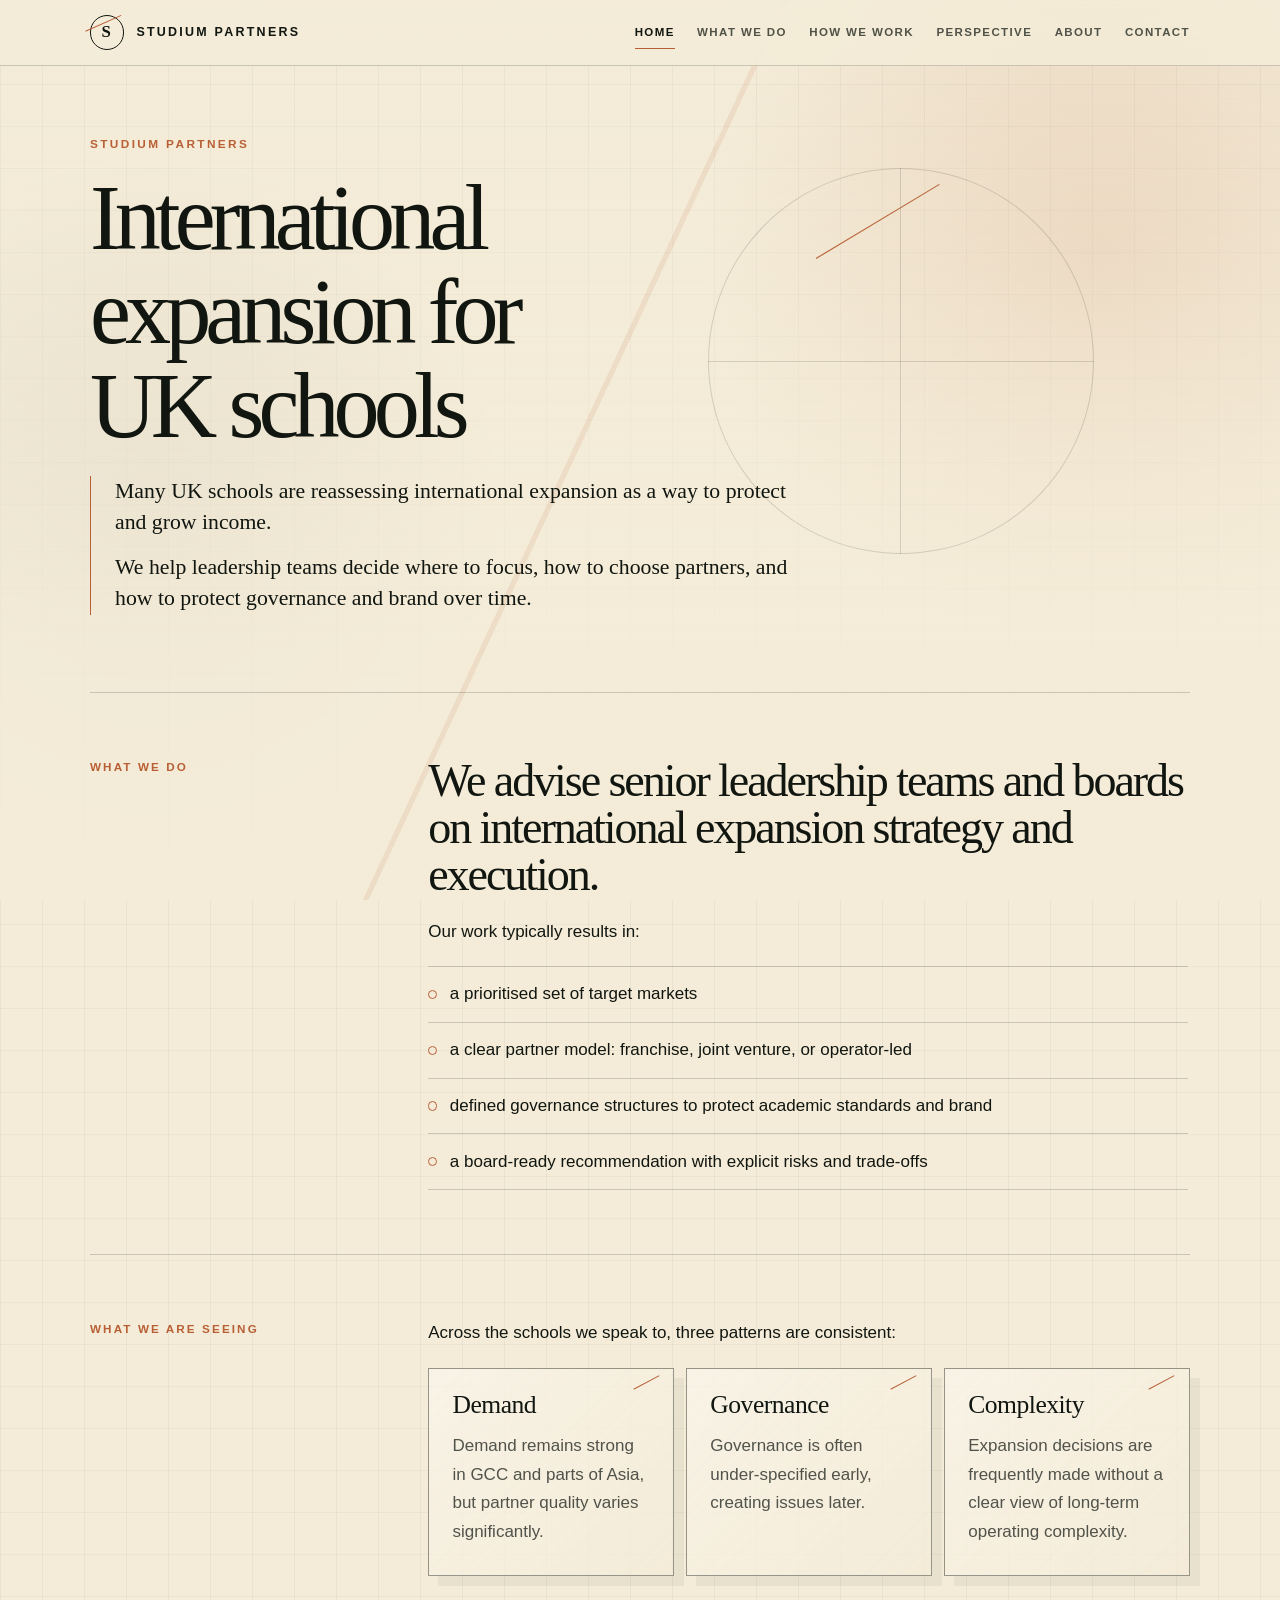
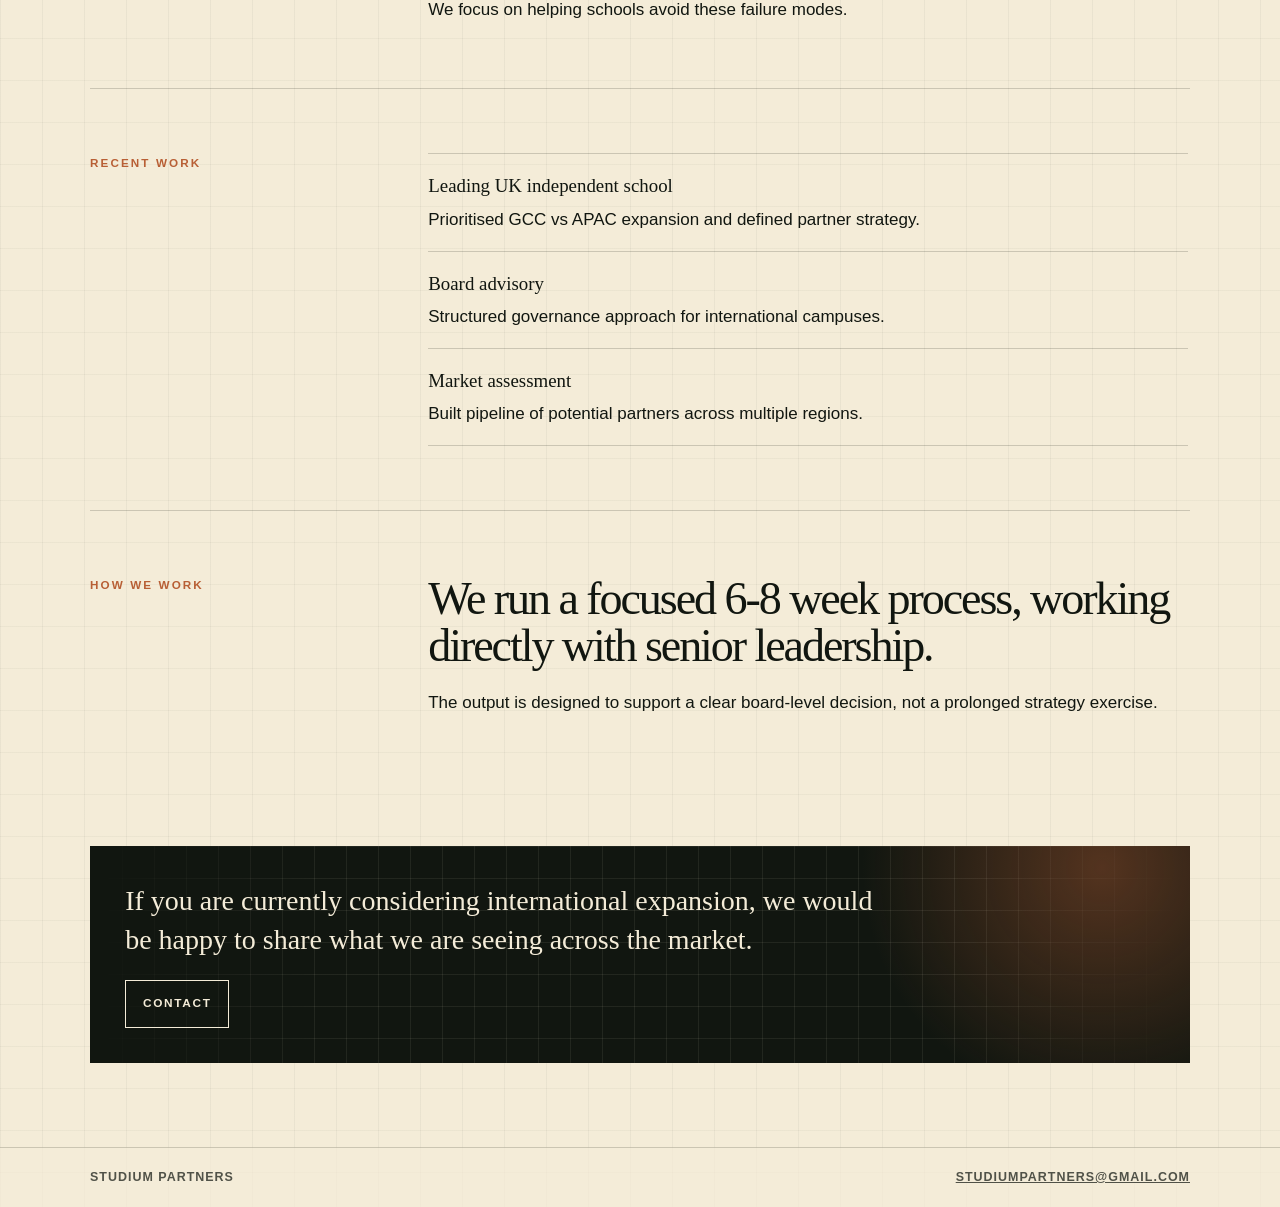
==== commit ebcdace6: "Tighten Studium Partners hero" ====
--- a/studium-partners/index.html
+++ b/studium-partners/index.html
@@ -37,20 +37,13 @@
     <main class="page">
       <section class="hero">
         <p class="eyebrow">Studium Partners</p>
-        <h1>International expansion for UK independent schools</h1>
+        <h1>International expansion for UK schools</h1>
         <div class="lead">
           <p>
-            In the current environment, many UK independent schools are reconsidering
-            international expansion, not as a growth option, but as a necessity.
+            Many UK schools are reassessing international expansion as a way to protect
+            and grow income.
           </p>
-          <p>
-            The question is no longer whether to expand, but how to do so without
-            creating long-term risks around governance, partner quality, or brand dilution.
-          </p>
-          <p>
-            Studium Partners supports a small number of schools to make these decisions
-            clearly, and to execute them with discipline.
-          </p>
+          <p>We help leadership teams decide where to focus, how to choose partners, and how to protect governance and brand over time.</p>
         </div>
       </section>
 
--- a/studium-partners/styles.css
+++ b/studium-partners/styles.css
@@ -1,10 +1,16 @@
 :root {
-  --ink: #121713;
-  --paper: #fbf8ef;
-  --line: rgba(18, 23, 19, 0.18);
-  --muted: rgba(18, 23, 19, 0.68);
-  --max: 1040px;
-  --font: Georgia, "Times New Roman", serif;
+  --ink: #111610;
+  --ink-soft: rgba(17, 22, 16, 0.72);
+  --paper: #f4ecd8;
+  --paper-deep: #e8dcc2;
+  --accent: #b85f35;
+  --accent-soft: rgba(184, 95, 53, 0.18);
+  --line: rgba(17, 22, 16, 0.18);
+  --line-strong: rgba(17, 22, 16, 0.42);
+  --max: 1100px;
+  --display: "Iowan Old Style", "Palatino Linotype", Palatino, "Book Antiqua", serif;
+  --text: "Avenir Next", "Gill Sans", "Trebuchet MS", sans-serif;
+  --ui: "Avenir Next Condensed", "Gill Sans", "Trebuchet MS", sans-serif;
 }
 
 * {
@@ -16,12 +22,30 @@
 }
 
 body {
+  min-height: 100vh;
   margin: 0;
   color: var(--ink);
-  background: var(--paper);
-  font-family: var(--font);
-  font-size: 18px;
-  line-height: 1.6;
+  background:
+    radial-gradient(circle at 86% 9%, var(--accent-soft), transparent 25rem),
+    radial-gradient(circle at 12% 18%, rgba(17, 22, 16, 0.09), transparent 22rem),
+    linear-gradient(90deg, rgba(17, 22, 16, 0.045) 1px, transparent 1px),
+    linear-gradient(180deg, rgba(17, 22, 16, 0.035) 1px, transparent 1px),
+    var(--paper);
+  background-size: auto, auto, 42px 42px, 42px 42px, auto;
+  font-family: var(--text);
+  font-size: 17px;
+  line-height: 1.68;
+}
+
+body::before {
+  content: "";
+  position: fixed;
+  inset: 0;
+  z-index: -1;
+  pointer-events: none;
+  background:
+    linear-gradient(115deg, transparent 0 46%, rgba(184, 95, 53, 0.11) 46.05% 46.35%, transparent 46.4%),
+    linear-gradient(180deg, rgba(244, 236, 216, 0) 0%, rgba(244, 236, 216, 0.8) 72%);
 }
 
 a {
@@ -44,13 +68,18 @@
 }
 
 .site-header {
+  position: sticky;
+  top: 0;
+  z-index: 10;
   border-bottom: 1px solid var(--line);
+  background: rgba(244, 236, 216, 0.84);
+  backdrop-filter: blur(18px);
 }
 
 .nav-wrap {
   width: min(var(--max), calc(100% - 2rem));
   margin: 0 auto;
-  padding: 1.1rem 0;
+  padding: 0.95rem 0;
   display: flex;
   align-items: center;
   justify-content: space-between;
@@ -60,35 +89,66 @@
 .brand {
   display: inline-flex;
   align-items: center;
-  gap: 0.7rem;
-  font-size: 0.82rem;
-  letter-spacing: 0.12em;
+  gap: 0.75rem;
+  color: var(--ink);
+  font-family: var(--ui);
+  font-size: 0.78rem;
+  font-weight: 700;
+  letter-spacing: 0.18em;
   text-transform: uppercase;
   text-decoration: none;
 }
 
 .brand-mark {
+  position: relative;
   display: inline-grid;
   place-items: center;
-  width: 2.1rem;
-  height: 2.1rem;
+  width: 2.15rem;
+  height: 2.15rem;
   border: 1px solid var(--ink);
-  font-weight: 700;
+  border-radius: 50%;
+  font-family: var(--display);
+  font-size: 1.05rem;
+  font-weight: 700;
+}
+
+.brand-mark::after {
+  content: "";
+  position: absolute;
+  inset: 0.35rem -0.2rem;
+  border-top: 1px solid var(--accent);
+  transform: rotate(-24deg);
 }
 
 .site-nav {
   display: flex;
   align-items: center;
   justify-content: flex-end;
-  gap: clamp(0.85rem, 2vw, 1.35rem);
-  font-size: 0.78rem;
-  letter-spacing: 0.08em;
+  gap: clamp(0.8rem, 2vw, 1.4rem);
+  font-family: var(--ui);
+  font-size: 0.72rem;
+  font-weight: 700;
+  letter-spacing: 0.12em;
   text-transform: uppercase;
 }
 
 .site-nav a {
+  position: relative;
   text-decoration: none;
-  color: var(--muted);
+  color: var(--ink-soft);
+}
+
+.site-nav a::after {
+  content: "";
+  position: absolute;
+  left: 0;
+  right: 0;
+  bottom: -0.42rem;
+  height: 1px;
+  background: var(--accent);
+  transform: scaleX(0);
+  transform-origin: left;
+  transition: transform 180ms ease;
 }
 
 .site-nav a:hover,
@@ -96,24 +156,68 @@
   color: var(--ink);
 }
 
+.site-nav a:hover::after,
+.site-nav a[aria-current="page"]::after {
+  transform: scaleX(1);
+}
+
 .page {
   width: min(var(--max), calc(100% - 2rem));
   margin: 0 auto;
 }
 
 .hero {
-  padding: clamp(4rem, 10vw, 7rem) 0 clamp(2.8rem, 7vw, 5rem);
+  position: relative;
+  min-height: min(590px, 68svh);
+  padding: clamp(2.4rem, 5.4vw, 4.8rem) 0 clamp(2.6rem, 6vw, 4.8rem);
+  display: grid;
+  align-content: start;
+}
+
+.hero::before {
+  content: "";
+  position: absolute;
+  right: clamp(0rem, 8vw, 6rem);
+  top: clamp(3rem, 8vw, 7rem);
+  width: clamp(12rem, 32vw, 24rem);
+  aspect-ratio: 1;
+  border: 1px solid var(--line);
+  border-radius: 50%;
+  background:
+    linear-gradient(90deg, transparent calc(50% - 0.5px), var(--line) calc(50% - 0.5px) calc(50% + 0.5px), transparent calc(50% + 0.5px)),
+    linear-gradient(0deg, transparent calc(50% - 0.5px), var(--line) calc(50% - 0.5px) calc(50% + 0.5px), transparent calc(50% + 0.5px));
+  opacity: 0.8;
+}
+
+.hero::after {
+  content: "";
+  position: absolute;
+  right: clamp(3rem, 18vw, 16rem);
+  top: clamp(6rem, 15vw, 13rem);
+  width: clamp(5rem, 12vw, 9rem);
+  height: 1px;
+  background: var(--accent);
+  transform: rotate(-31deg);
+  transform-origin: left center;
 }
 
 .hero--compact {
+  min-height: auto;
   padding-bottom: clamp(2rem, 5vw, 3.5rem);
+}
+
+.hero--compact::before,
+.hero--compact::after {
+  opacity: 0.45;
 }
 
 .eyebrow {
   margin-bottom: 1rem;
-  color: var(--muted);
-  font-size: 0.78rem;
-  letter-spacing: 0.13em;
+  color: var(--accent);
+  font-family: var(--ui);
+  font-size: 0.74rem;
+  font-weight: 700;
+  letter-spacing: 0.2em;
   text-transform: uppercase;
 }
 
@@ -121,37 +225,43 @@
 h2,
 h3 {
   margin: 0;
+  font-family: var(--display);
   font-weight: 500;
-  line-height: 1.08;
+  line-height: 1.02;
 }
 
 h1 {
-  max-width: 13ch;
-  font-size: clamp(3.2rem, 8vw, 7rem);
-  letter-spacing: -0.05em;
+  max-width: 11ch;
+  font-size: clamp(3rem, 7.2vw, 6.6rem);
+  letter-spacing: -0.064em;
 }
 
 h2 {
-  font-size: clamp(1.7rem, 3.2vw, 3rem);
-  letter-spacing: -0.03em;
+  font-size: clamp(1.8rem, 3.6vw, 3.45rem);
+  letter-spacing: -0.045em;
 }
 
 h3 {
-  font-size: clamp(1.18rem, 2vw, 1.55rem);
-  letter-spacing: -0.015em;
+  font-size: clamp(1.25rem, 2vw, 1.7rem);
+  letter-spacing: -0.02em;
 }
 
 .lead {
-  max-width: 790px;
-  margin-top: clamp(1.4rem, 3vw, 2rem);
-  display: grid;
-  gap: 1rem;
-  font-size: clamp(1.18rem, 2.2vw, 1.55rem);
-  line-height: 1.46;
+  position: relative;
+  max-width: 700px;
+  margin-top: clamp(1rem, 2vw, 1.45rem);
+  padding-left: clamp(1rem, 2.3vw, 1.5rem);
+  display: grid;
+  gap: 0.85rem;
+  border-left: 1px solid var(--accent);
+  font-family: var(--display);
+  font-size: clamp(1.12rem, 1.9vw, 1.36rem);
+  line-height: 1.44;
 }
 
 .section {
-  padding: clamp(2.2rem, 5vw, 4rem) 0;
+  position: relative;
+  padding: clamp(2.7rem, 5vw, 4.6rem) 0;
   border-top: 1px solid var(--line);
 }
 
@@ -161,20 +271,22 @@
 
 .section-grid {
   display: grid;
-  grid-template-columns: minmax(9rem, 0.35fr) minmax(0, 1fr);
-  gap: clamp(1.25rem, 5vw, 4rem);
+  grid-template-columns: minmax(9rem, 0.36fr) minmax(0, 1fr);
+  gap: clamp(1.25rem, 5vw, 4.5rem);
 }
 
 .section-title {
-  color: var(--muted);
-  font-size: 0.78rem;
-  letter-spacing: 0.13em;
+  color: var(--accent);
+  font-family: var(--ui);
+  font-size: 0.73rem;
+  font-weight: 700;
+  letter-spacing: 0.18em;
   text-transform: uppercase;
 }
 
 .content-stack {
   display: grid;
-  gap: 1.2rem;
+  gap: 1.25rem;
   max-width: 760px;
 }
 
@@ -184,112 +296,177 @@
 
 .plain-list {
   display: grid;
-  gap: 0.75rem;
+  gap: 0;
   padding-left: 0;
   list-style: none;
+  border-top: 1px solid var(--line);
 }
 
 .plain-list li {
+  position: relative;
   margin: 0;
-  padding-top: 0.75rem;
-  border-top: 1px solid var(--line);
+  padding: 0.82rem 0 0.82rem 1.35rem;
+  border-bottom: 1px solid var(--line);
+}
+
+.plain-list li::before {
+  content: "";
+  position: absolute;
+  left: 0;
+  top: 1.42rem;
+  width: 0.45rem;
+  height: 0.45rem;
+  border: 1px solid var(--accent);
+  border-radius: 50%;
 }
 
 .numbered-list {
   display: grid;
-  gap: 1rem;
+  gap: 0;
   padding-left: 0;
   list-style: none;
   counter-reset: phases;
+  border-top: 1px solid var(--line);
 }
 
 .numbered-list li {
   margin: 0;
-  padding-top: 1rem;
-  border-top: 1px solid var(--line);
+  padding: 1rem 0;
+  border-bottom: 1px solid var(--line);
   counter-increment: phases;
 }
 
 .numbered-list li::before {
-  content: counter(phases) ". ";
-  color: var(--muted);
+  content: "0" counter(phases) " / ";
+  color: var(--accent);
+  font-family: var(--ui);
+  font-size: 0.75rem;
+  font-weight: 700;
+  letter-spacing: 0.12em;
 }
 
 .cards {
   display: grid;
   grid-template-columns: repeat(3, minmax(0, 1fr));
-  gap: 1px;
-  background: var(--line);
-  border: 1px solid var(--line);
+  gap: 0.75rem;
 }
 
 .card {
-  min-height: 12rem;
-  padding: clamp(1rem, 2vw, 1.35rem);
-  background: var(--paper);
+  position: relative;
+  min-height: 13rem;
+  padding: clamp(1.05rem, 2vw, 1.45rem);
   display: grid;
   gap: 0.9rem;
   align-content: start;
+  background:
+    linear-gradient(135deg, rgba(255, 255, 255, 0.35), transparent),
+    rgba(244, 236, 216, 0.72);
+  border: 1px solid var(--line-strong);
+  box-shadow: 10px 10px 0 rgba(17, 22, 16, 0.05);
+}
+
+.card::before {
+  content: "";
+  position: absolute;
+  top: 0.8rem;
+  right: 0.8rem;
+  width: 1.8rem;
+  height: 1px;
+  background: var(--accent);
+  transform: rotate(-28deg);
 }
 
 .card p {
-  color: var(--muted);
+  color: var(--ink-soft);
 }
 
 .recent-list {
   display: grid;
-  gap: 1rem;
+  gap: 0;
   padding-left: 0;
   list-style: none;
+  border-top: 1px solid var(--line);
 }
 
 .recent-list li {
   margin: 0;
-  padding-bottom: 1rem;
+  padding: 1rem 0;
   border-bottom: 1px solid var(--line);
 }
 
 .recent-list strong {
   display: block;
-  margin-bottom: 0.2rem;
-  font-weight: 600;
+  margin-bottom: 0.25rem;
+  color: var(--ink);
+  font-family: var(--display);
+  font-size: 1.18rem;
+  font-weight: 500;
 }
 
 .cta {
-  margin: clamp(2rem, 5vw, 4rem) 0 clamp(3rem, 7vw, 5rem);
-  padding: clamp(1.4rem, 3vw, 2rem);
-  border: 1px solid var(--ink);
+  position: relative;
+  margin: clamp(2.3rem, 5vw, 4.2rem) 0 clamp(3.2rem, 7vw, 5.2rem);
+  padding: clamp(1.35rem, 3vw, 2.2rem);
+  overflow: hidden;
+  color: var(--paper);
+  background:
+    radial-gradient(circle at 92% 10%, rgba(184, 95, 53, 0.4), transparent 15rem),
+    var(--ink);
+}
+
+.cta::before {
+  content: "";
+  position: absolute;
+  inset: 0;
+  background:
+    linear-gradient(90deg, rgba(244, 236, 216, 0.08) 1px, transparent 1px),
+    linear-gradient(180deg, rgba(244, 236, 216, 0.08) 1px, transparent 1px);
+  background-size: 32px 32px;
+  mask-image: linear-gradient(90deg, transparent, black 20%, black 80%, transparent);
+  pointer-events: none;
+}
+
+.cta p,
+.button-row {
+  position: relative;
 }
 
 .cta p {
-  max-width: 720px;
-  font-size: clamp(1.18rem, 2.2vw, 1.5rem);
-  line-height: 1.45;
+  max-width: 760px;
+  font-family: var(--display);
+  font-size: clamp(1.25rem, 2.4vw, 1.75rem);
+  line-height: 1.42;
 }
 
 .button-row {
-  margin-top: 1.2rem;
+  margin-top: 1.25rem;
 }
 
 .button {
   display: inline-flex;
   align-items: center;
   min-height: 3rem;
-  padding: 0.75rem 1rem;
-  border: 1px solid var(--ink);
+  padding: 0.78rem 1.05rem;
+  border: 1px solid currentColor;
+  color: inherit;
+  font-family: var(--ui);
+  font-size: 0.74rem;
+  font-weight: 700;
+  letter-spacing: 0.14em;
   text-decoration: none;
-  font-size: 0.78rem;
-  letter-spacing: 0.1em;
   text-transform: uppercase;
+  transition: transform 180ms ease, background 180ms ease, color 180ms ease;
 }
 
 .button:hover {
-  background: var(--ink);
-  color: var(--paper);
+  color: var(--ink);
+  background: var(--paper);
+  transform: translateY(-2px);
 }
 
 .site-footer {
   border-top: 1px solid var(--line);
+  background: rgba(244, 236, 216, 0.66);
 }
 
 .footer-wrap {
@@ -300,11 +477,56 @@
   align-items: center;
   justify-content: space-between;
   gap: 1rem;
-  color: var(--muted);
-  font-size: 0.84rem;
-}
-
-@media (max-width: 760px) {
+  color: var(--ink-soft);
+  font-family: var(--ui);
+  font-size: 0.78rem;
+  font-weight: 700;
+  letter-spacing: 0.08em;
+  text-transform: uppercase;
+}
+
+.hero .eyebrow,
+.hero h1,
+.lead > *,
+.section,
+.cta {
+  opacity: 0;
+  transform: translateY(0.9rem);
+  animation: reveal 760ms cubic-bezier(0.18, 0.78, 0.22, 1) forwards;
+}
+
+.hero h1 {
+  animation-delay: 120ms;
+}
+
+.lead > :nth-child(1) {
+  animation-delay: 220ms;
+}
+
+.lead > :nth-child(2) {
+  animation-delay: 320ms;
+}
+
+.lead > :nth-child(3) {
+  animation-delay: 420ms;
+}
+
+.section {
+  animation-delay: 500ms;
+}
+
+.cta {
+  animation-delay: 580ms;
+}
+
+@keyframes reveal {
+  to {
+    opacity: 1;
+    transform: translateY(0);
+  }
+}
+
+@media (max-width: 840px) {
   body {
     font-size: 16px;
   }
@@ -321,16 +543,57 @@
     row-gap: 0.55rem;
   }
 
+  .hero {
+    min-height: auto;
+  }
+
+  .hero::before {
+    right: -4.5rem;
+    top: 4rem;
+    width: 13rem;
+  }
+
+  .hero::after {
+    right: 5.5rem;
+    top: 8rem;
+  }
+
   h1 {
     max-width: 11ch;
   }
 
   .section-grid {
     grid-template-columns: 1fr;
-    gap: 0.8rem;
+    gap: 0.85rem;
   }
 
   .cards {
     grid-template-columns: 1fr;
   }
-}
+
+  .card {
+    min-height: auto;
+  }
+}
+
+@media (max-width: 520px) {
+  .site-nav {
+    font-size: 0.68rem;
+    gap: 0.75rem;
+  }
+
+  .lead {
+    padding-left: 1rem;
+  }
+}
+
+@media (prefers-reduced-motion: reduce) {
+  *,
+  *::before,
+  *::after {
+    animation-duration: 0.001ms !important;
+    animation-iteration-count: 1 !important;
+    scroll-behavior: auto !important;
+    transition-duration: 0.001ms !important;
+  }
+}
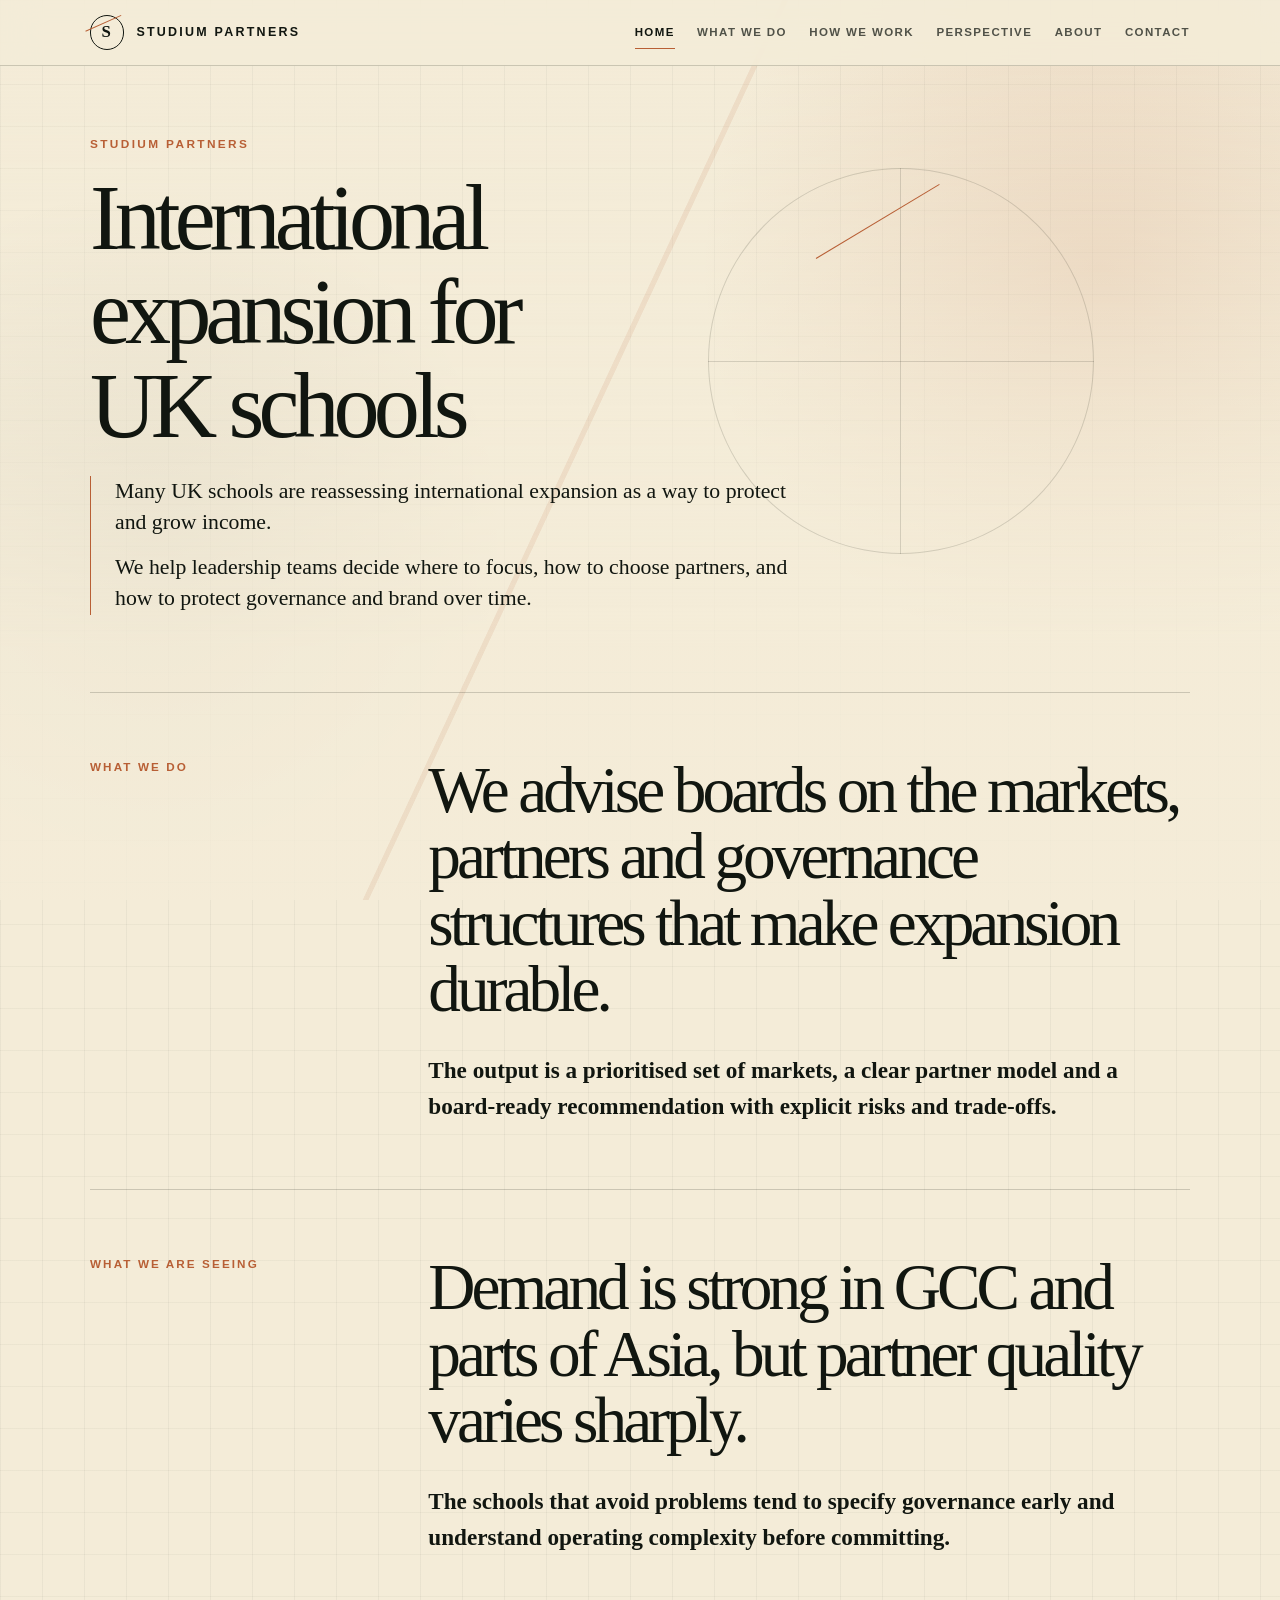
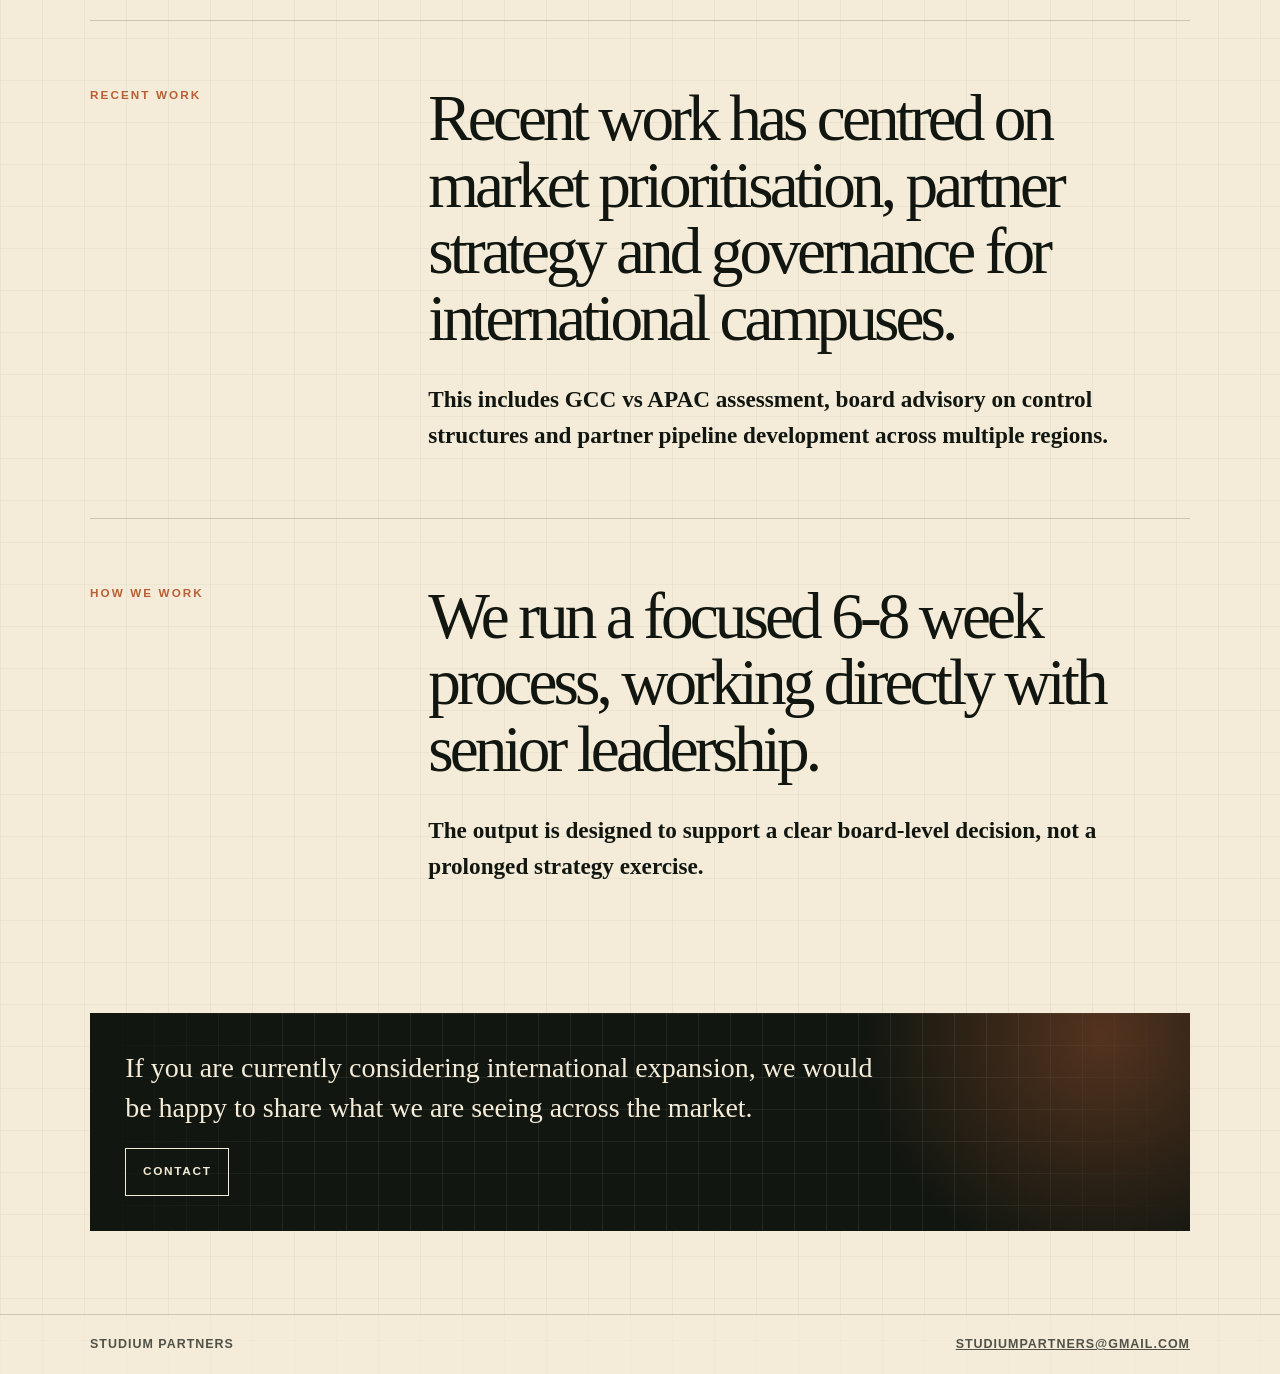
==== commit e5cdbbb0: "Align Studium Partners section typography" ====
--- a/studium-partners/index.html
+++ b/studium-partners/index.html
@@ -51,14 +51,11 @@
         <div class="section-grid">
           <div class="section-title">What We Do</div>
           <div class="content-stack">
-            <h2>We advise senior leadership teams and boards on international expansion strategy and execution.</h2>
-            <p>Our work typically results in:</p>
-            <ul class="plain-list">
-              <li>a prioritised set of target markets</li>
-              <li>a clear partner model: franchise, joint venture, or operator-led</li>
-              <li>defined governance structures to protect academic standards and brand</li>
-              <li>a board-ready recommendation with explicit risks and trade-offs</li>
-            </ul>
+            <h2>We advise boards on the markets, partners and governance structures that make expansion durable.</h2>
+            <p>
+              The output is a prioritised set of markets, a clear partner model and a
+              board-ready recommendation with explicit risks and trade-offs.
+            </p>
           </div>
         </div>
       </section>
@@ -66,23 +63,12 @@
       <section class="section">
         <div class="section-grid">
           <div class="section-title">What We Are Seeing</div>
-          <div class="content-stack content-stack--wide">
-            <p>Across the schools we speak to, three patterns are consistent:</p>
-            <div class="cards">
-              <article class="card">
-                <h3>Demand</h3>
-                <p>Demand remains strong in GCC and parts of Asia, but partner quality varies significantly.</p>
-              </article>
-              <article class="card">
-                <h3>Governance</h3>
-                <p>Governance is often under-specified early, creating issues later.</p>
-              </article>
-              <article class="card">
-                <h3>Complexity</h3>
-                <p>Expansion decisions are frequently made without a clear view of long-term operating complexity.</p>
-              </article>
-            </div>
-            <p>We focus on helping schools avoid these failure modes.</p>
+          <div class="content-stack">
+            <h2>Demand is strong in GCC and parts of Asia, but partner quality varies sharply.</h2>
+            <p>
+              The schools that avoid problems tend to specify governance early and
+              understand operating complexity before committing.
+            </p>
           </div>
         </div>
       </section>
@@ -91,20 +77,11 @@
         <div class="section-grid">
           <div class="section-title">Recent Work</div>
           <div class="content-stack">
-            <ul class="recent-list">
-              <li>
-                <strong>Leading UK independent school</strong>
-                Prioritised GCC vs APAC expansion and defined partner strategy.
-              </li>
-              <li>
-                <strong>Board advisory</strong>
-                Structured governance approach for international campuses.
-              </li>
-              <li>
-                <strong>Market assessment</strong>
-                Built pipeline of potential partners across multiple regions.
-              </li>
-            </ul>
+            <h2>Recent work has centred on market prioritisation, partner strategy and governance for international campuses.</h2>
+            <p>
+              This includes GCC vs APAC assessment, board advisory on control structures
+              and partner pipeline development across multiple regions.
+            </p>
           </div>
         </div>
       </section>
--- a/studium-partners/styles.css
+++ b/studium-partners/styles.css
@@ -237,8 +237,8 @@
 }
 
 h2 {
-  font-size: clamp(1.8rem, 3.6vw, 3.45rem);
-  letter-spacing: -0.045em;
+  font-size: clamp(2.35rem, 5.1vw, 5.2rem);
+  letter-spacing: -0.06em;
 }
 
 h3 {
@@ -286,12 +286,20 @@
 
 .content-stack {
   display: grid;
-  gap: 1.25rem;
-  max-width: 760px;
+  gap: clamp(1.2rem, 2.4vw, 1.9rem);
+  max-width: 900px;
 }
 
 .content-stack--wide {
   max-width: none;
+}
+
+.section .content-stack > p {
+  max-width: 790px;
+  font-family: var(--display);
+  font-size: clamp(1.08rem, 2vw, 1.45rem);
+  font-weight: 600;
+  line-height: 1.55;
 }
 
 .plain-list {
